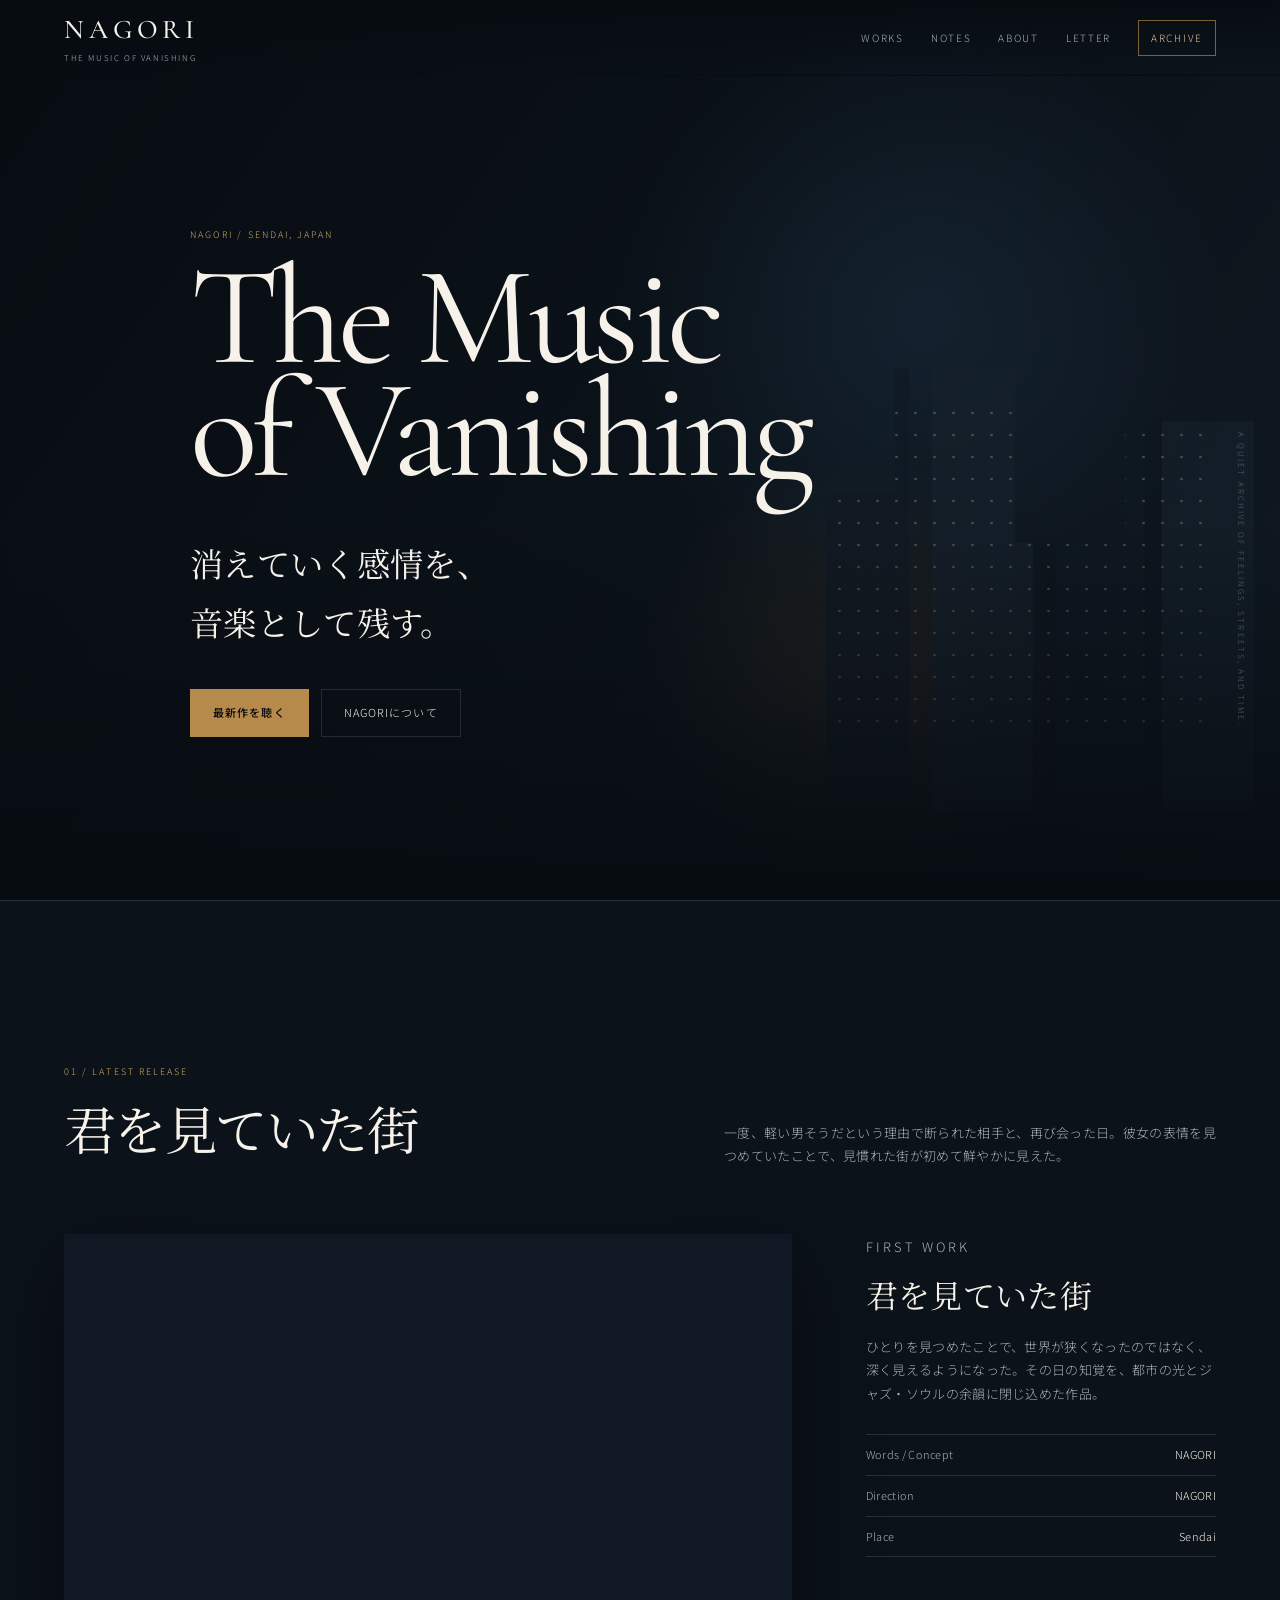
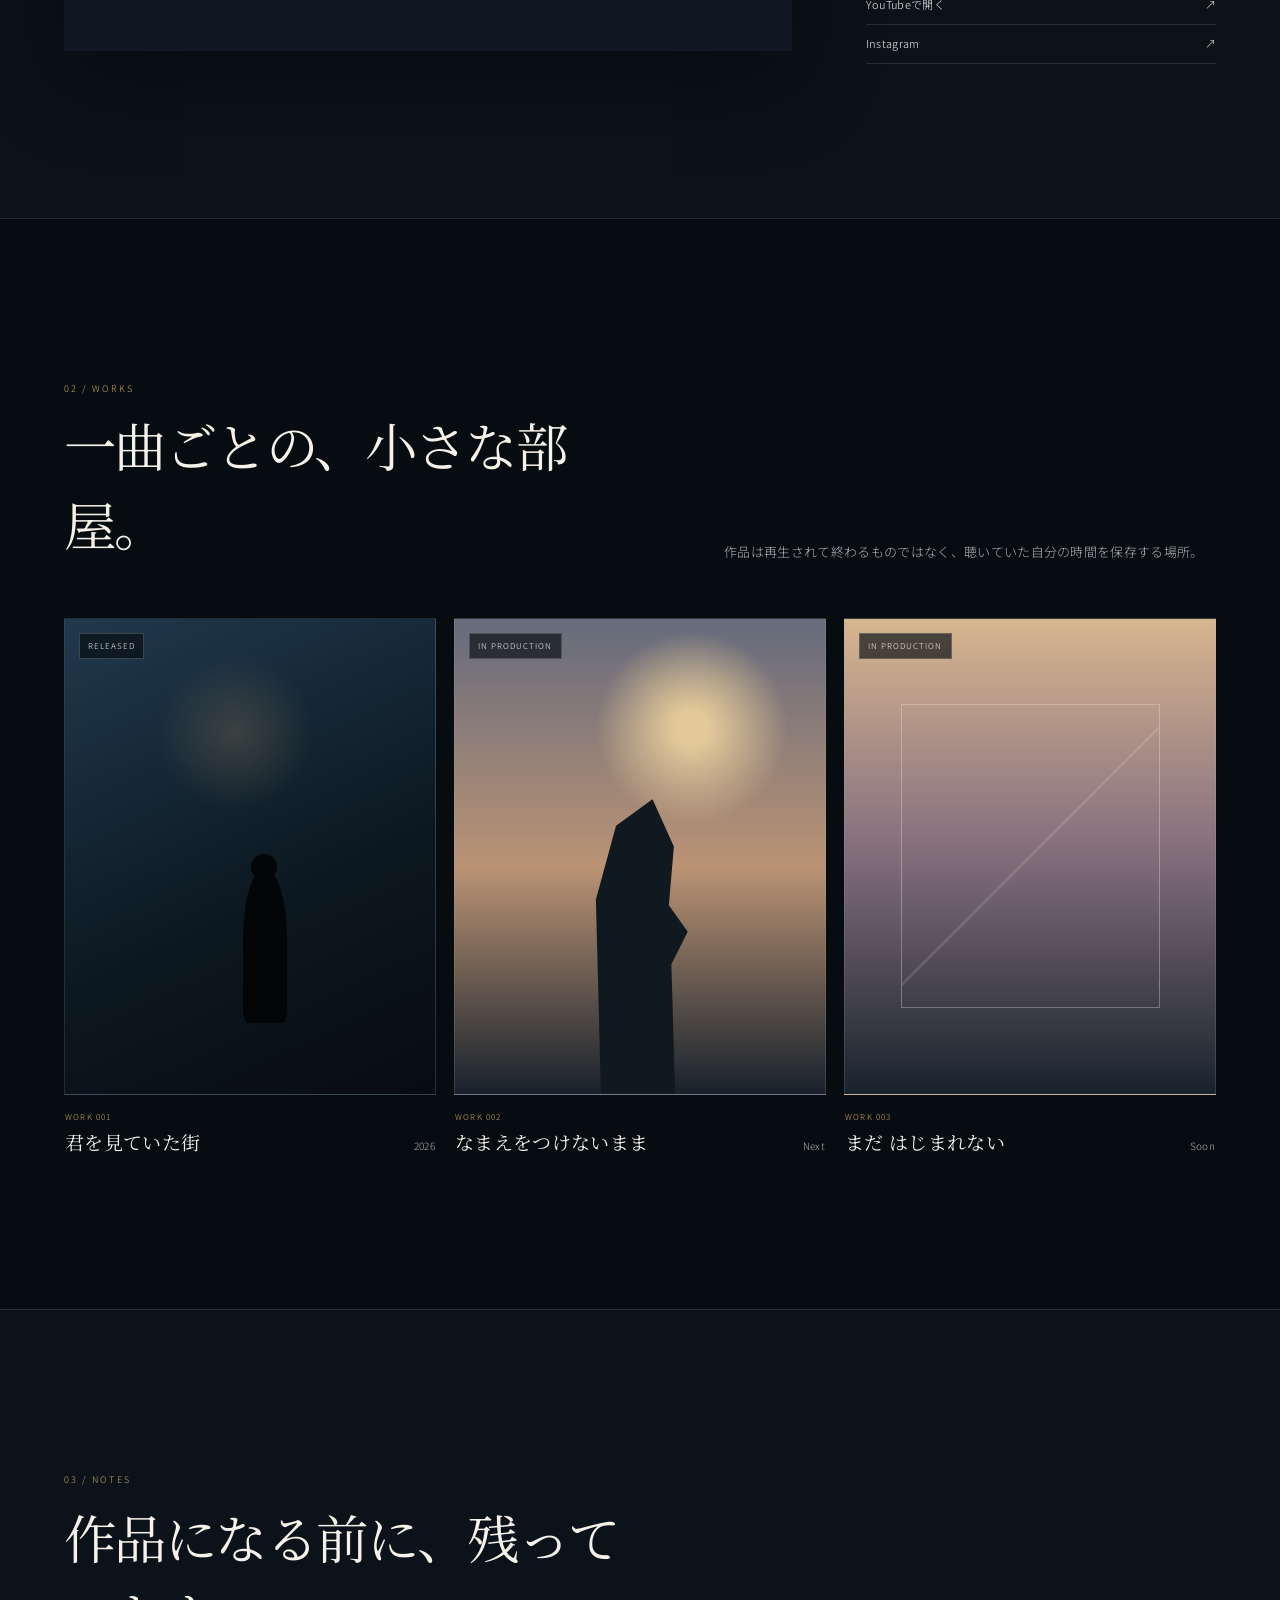
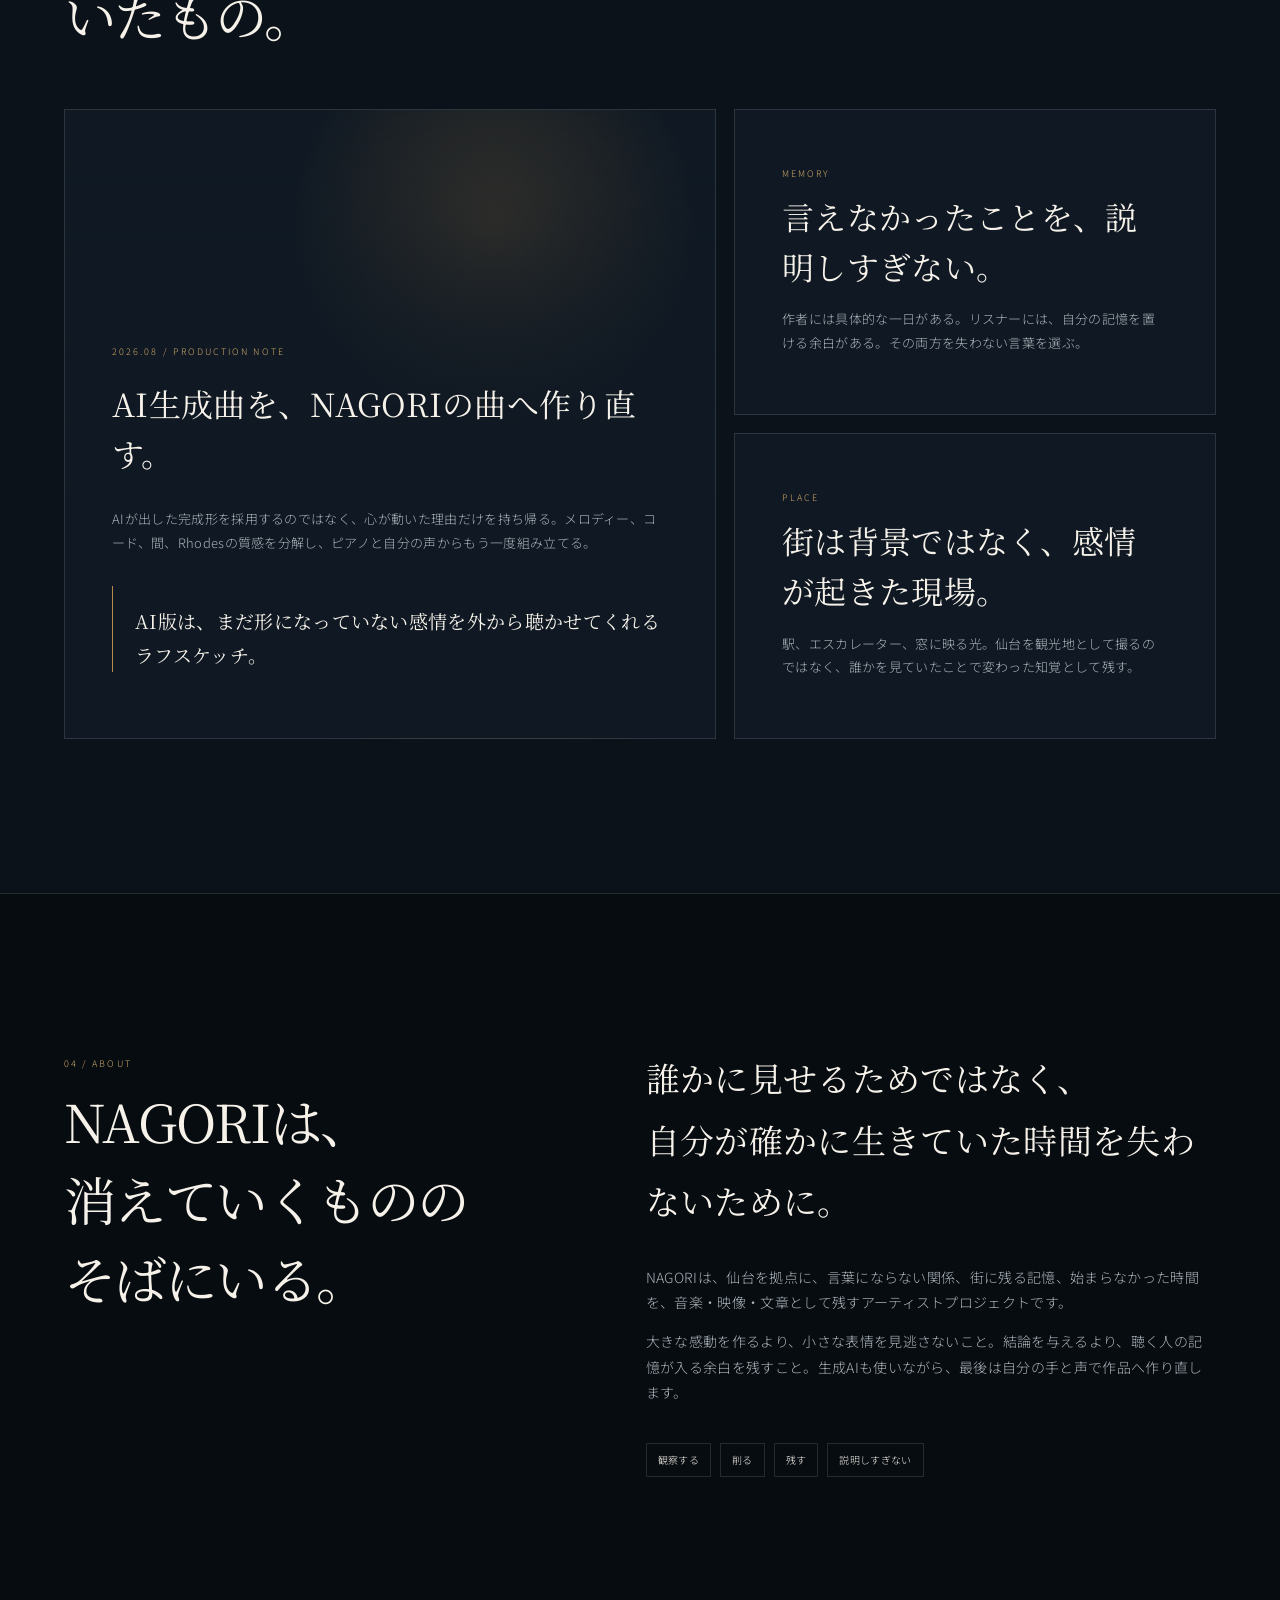
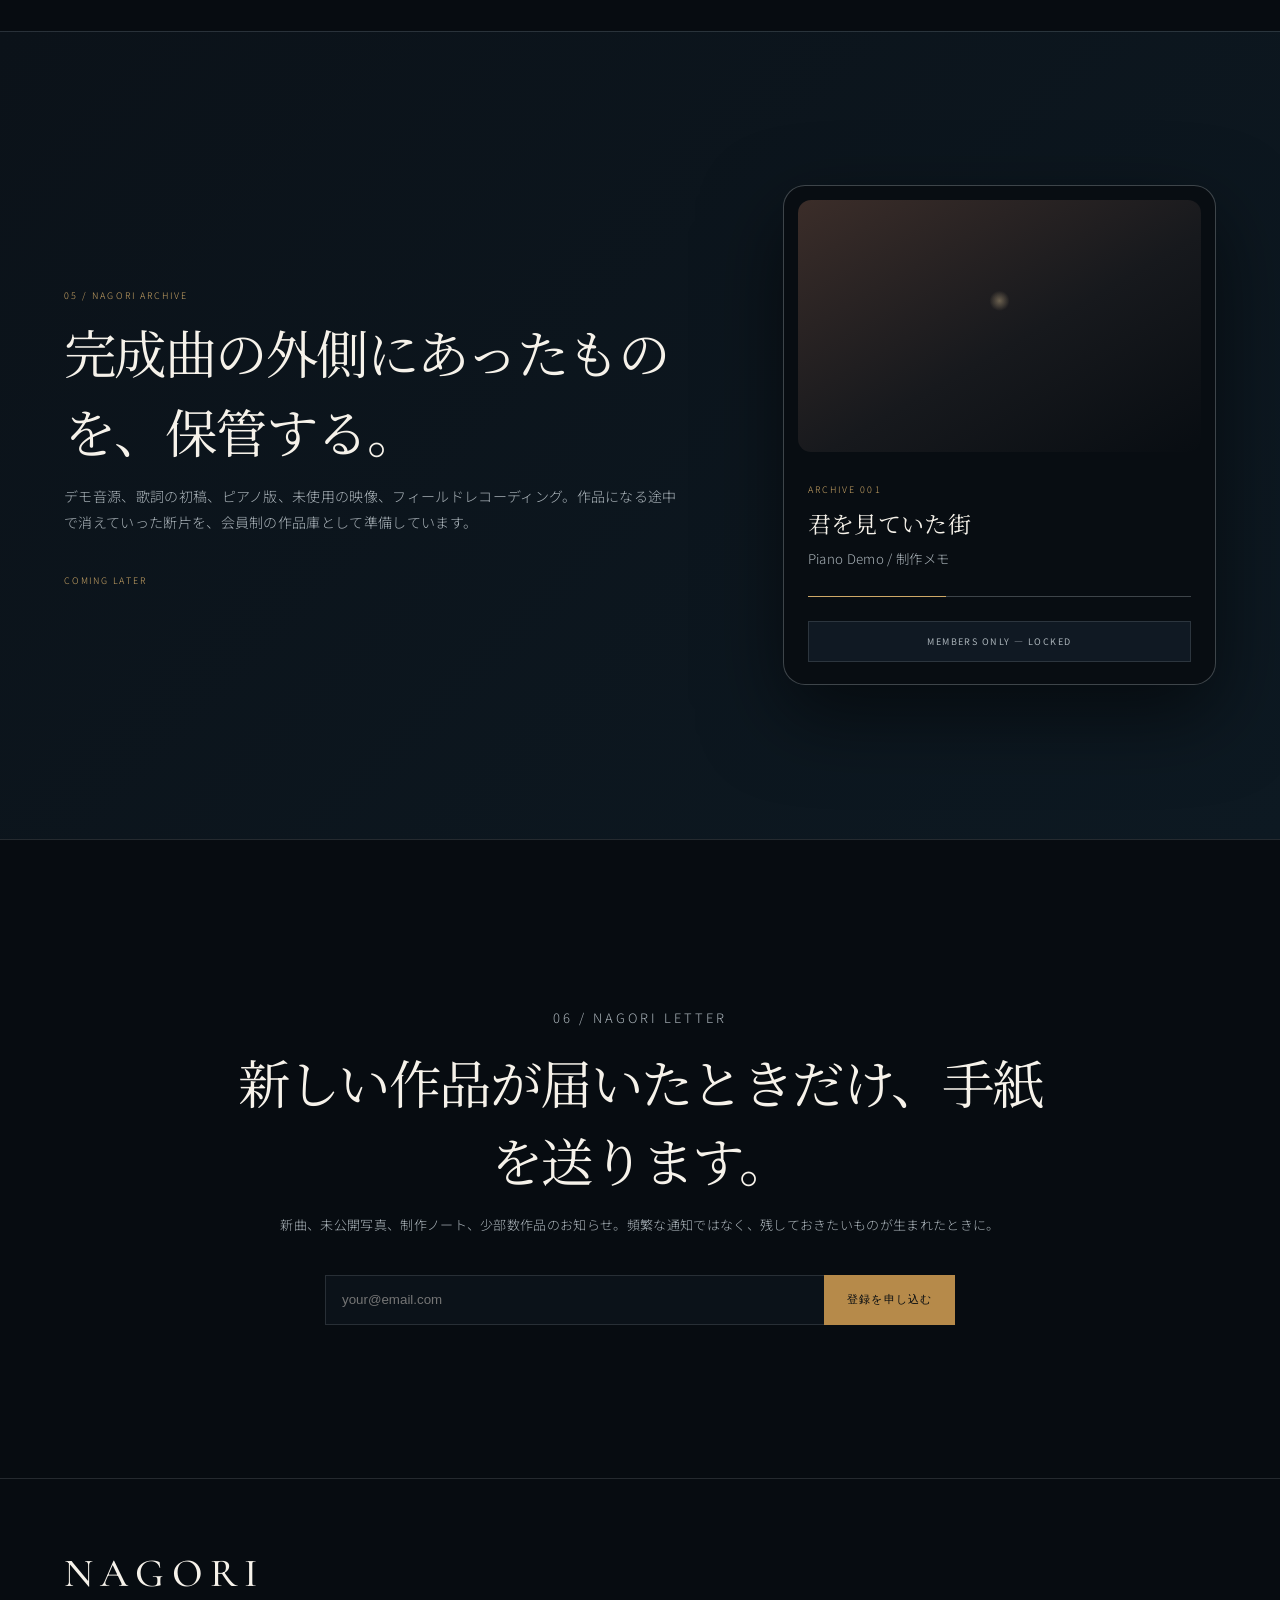
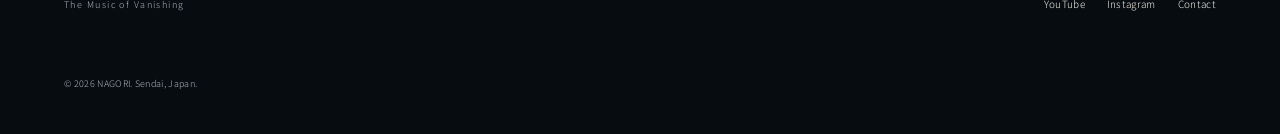
==== nagori/index.html @ 640d97ac "Deploy NAGORI official site v1" ====
<!doctype html>
<html lang="ja">
<head>
<meta charset="utf-8">
<meta name="viewport" content="width=device-width,initial-scale=1">
<meta name="theme-color" content="#070c11">
<title>NAGORI — The Music of Vanishing</title>
<meta name="description" content="NAGORIは、消えていく感情を音楽として残すアーティスト。仙台の街、言葉にならない関係、過ぎていく時間を、音と言葉と映像で記録します。">
<meta property="og:title" content="NAGORI — The Music of Vanishing">
<meta property="og:description" content="消えていく感情を、音楽として残す。">
<meta property="og:type" content="website">
<meta property="og:image" content="https://i.ytimg.com/vi/ZndQiqaESjo/maxresdefault.jpg">
<link rel="preconnect" href="https://fonts.googleapis.com">
<link rel="preconnect" href="https://fonts.gstatic.com" crossorigin>
<link href="https://fonts.googleapis.com/css2?family=Cormorant+Garamond:wght@400;500&family=Noto+Sans+JP:wght@300;400;500&family=Noto+Serif+JP:wght@400;500&display=swap" rel="stylesheet">
<style>
:root{--bg:#070c11;--bg2:#0b1219;--panel:#101923;--panel2:#16212c;--paper:#f6f2ea;--soft:#eee9df;--muted:#aab3b9;--gold:#b68a4a;--gold2:#cea867;--line:rgba(170,179,185,.18);--serif:"Noto Serif JP",serif;--display:"Cormorant Garamond",serif;--sans:"Noto Sans JP",sans-serif;--max:1200px;--pad:clamp(22px,5vw,72px)}*{box-sizing:border-box}html{scroll-behavior:smooth;background:var(--bg)}body{margin:0;background:var(--bg);color:var(--paper);font-family:var(--sans);font-weight:300;line-height:1.8;letter-spacing:.02em}body:before{content:"";position:fixed;inset:0;z-index:20;pointer-events:none;opacity:.12;background-image:url("data:image/svg+xml,%3Csvg xmlns='http://www.w3.org/2000/svg' width='140' height='140'%3E%3Cfilter id='n'%3E%3CfeTurbulence baseFrequency='.8' numOctaves='3'/%3E%3C/filter%3E%3Crect width='100%25' height='100%25' filter='url(%23n)' opacity='.24'/%3E%3C/svg%3E");mix-blend-mode:soft-light}a{color:inherit;text-decoration:none}.header{position:fixed;top:0;left:0;right:0;height:76px;padding:0 var(--pad);display:flex;justify-content:space-between;align-items:center;z-index:30;background:linear-gradient(#070c11e8,transparent);border-bottom:1px solid transparent}.brand{display:flex;flex-direction:column;line-height:1}.brand b{font:500 27px var(--display);letter-spacing:.18em}.brand small{margin-top:8px;color:var(--muted);font-size:8px;letter-spacing:.2em;text-transform:uppercase}.nav{display:flex;align-items:center;gap:27px;color:var(--muted);font-size:10px;letter-spacing:.17em;text-transform:uppercase}.nav a:hover{color:var(--paper)}.nav .archive-link{padding:8px 12px;border:1px solid #b68a4aaa;color:#e3c999}.hero{min-height:100svh;padding:145px var(--pad) 90px;display:grid;place-items:center;position:relative;overflow:hidden;background:radial-gradient(circle at 72% 35%,#20394e66,transparent 28%),radial-gradient(circle at 67% 75%,#b68a4a22,transparent 20%),linear-gradient(125deg,#070c11,#0b1219 55%,#101923)}.hero:after{content:"";position:absolute;inset:0;background:linear-gradient(0deg,#070c11,transparent 42%)}.city{position:absolute;right:2%;bottom:10%;width:36%;height:54%;opacity:.72;background:linear-gradient(90deg,transparent 0 7%,#101923 7% 25%,transparent 25% 30%,#16212c 30% 52%,transparent 52% 57%,#101923 57% 76%,transparent 76% 80%,#16212c 80%);clip-path:polygon(0 100%,0 35%,22% 35%,22% 9%,48% 9%,48% 45%,72% 45%,72% 20%,100% 20%,100% 100%)}.city:after{content:"";position:absolute;inset:16% 8%;background-image:radial-gradient(circle,#cea867 0 1px,transparent 1.6px);background-size:19px 22px;opacity:.45}.hero-in{width:min(900px,100%);position:relative;z-index:2}.kicker,.num,.label{color:var(--gold2);font-size:9px;letter-spacing:.23em;text-transform:uppercase}.hero h1{margin:18px 0 0;font:400 clamp(72px,11vw,150px)/.8 var(--display);letter-spacing:-.04em}.hero .ja{margin:48px 0 0;font:400 clamp(22px,2.6vw,34px)/1.75 var(--serif)}.actions{display:flex;gap:12px;margin-top:38px}.btn{min-height:48px;padding:12px 22px;display:inline-flex;align-items:center;justify-content:center;border:1px solid var(--line);font-size:11px;letter-spacing:.1em;transition:.2s}.btn:hover{transform:translateY(-2px);border-color:var(--gold2)}.btn.primary{background:var(--gold);border-color:var(--gold);color:var(--bg);font-weight:500}.sideword{position:absolute;right:24px;top:48%;z-index:3;writing-mode:vertical-rl;color:#eee9df55;font-size:8px;letter-spacing:.26em}.section{padding:clamp(90px,12vw,155px) var(--pad);border-top:1px solid var(--line)}.inner{max-width:var(--max);margin:auto}.head{display:grid;grid-template-columns:1.2fr 1fr;gap:70px;align-items:end;margin-bottom:54px}.head h2,.about h2,.archive h2,.letter h2{margin:8px 0 0;font:400 clamp(31px,4.1vw,54px)/1.5 var(--serif);letter-spacing:-.03em}.head>p{margin:0;color:var(--muted);font-size:13px}.latest{background:var(--bg2)}.release{display:grid;grid-template-columns:1.35fr .65fr;gap:clamp(30px,6vw,74px);align-items:center}.video{aspect-ratio:16/9;background:var(--panel);box-shadow:0 26px 80px #0006}.video iframe{width:100%;height:100%;border:0}.release-info h3{margin:4px 0 18px;font:400 32px var(--serif)}.release-info p{color:var(--muted);font-size:13px}.facts{margin:29px 0;border-top:1px solid var(--line)}.fact{padding:10px 0;border-bottom:1px solid var(--line);display:flex;justify-content:space-between;font-size:11px}.fact span:first-child{color:var(--muted)}.links a{padding:9px 0;display:flex;justify-content:space-between;border-bottom:1px solid var(--line);font-size:11px}.works{display:grid;grid-template-columns:repeat(3,1fr);gap:18px}.work-visual{position:relative;aspect-ratio:.78;overflow:hidden;border:1px solid var(--line);transition:.35s}.work:hover .work-visual{transform:translateY(-6px);border-color:#b68a4aaa}.work-status{position:absolute;top:14px;left:14px;z-index:2;padding:5px 8px;border:1px solid #eee9df33;background:#070c11aa;font-size:8px;letter-spacing:.13em;text-transform:uppercase}.visual1{background:radial-gradient(circle at 46% 24%,#cea86733,transparent 19%),linear-gradient(155deg,#20394e,#0c1821 58%,#070c11)}.visual1:before{content:"";position:absolute;left:48%;bottom:15%;width:12%;height:32%;border-radius:45% 45% 10% 10%;background:#030506}.visual1:after{content:"";position:absolute;left:50.2%;bottom:45%;width:7%;aspect-ratio:1;border-radius:50%;background:#030506}.visual2{background:radial-gradient(circle at 64% 23%,#e3c999 0 4%,transparent 22%),linear-gradient(#656b7c,#bb9374 52%,#17212b)}.visual2:after{content:"";position:absolute;left:34%;bottom:0;width:34%;height:62%;background:#101820;clip-path:polygon(16% 100%,12% 34%,28% 9%,57% 0,74% 16%,70% 36%,85% 45%,72% 56%,75% 100%)}.visual3{background:linear-gradient(#d7b58f,#8b7480 45%,#18232d)}.visual3:after{content:"";position:absolute;inset:18% 15%;border:1px solid #eee9df55;background:linear-gradient(135deg,transparent 49.5%,#eee9df33 50%,transparent 50.5%)}.work-info{padding:15px 1px 0;display:flex;justify-content:space-between;align-items:end}.work-info p{margin:0 0 4px;color:var(--gold2);font-size:8px;letter-spacing:.15em}.work-info h3{margin:0;font:400 19px var(--serif)}.work-info>span{color:var(--muted);font-size:10px}.notes{background:var(--bg2)}.note-grid{display:grid;grid-template-columns:1.15fr .85fr;gap:18px}.note{padding:clamp(28px,4vw,47px);background:var(--panel);border:1px solid var(--line);min-height:280px}.note.big{grid-row:span 2;min-height:578px;display:flex;flex-direction:column;justify-content:flex-end;background:linear-gradient(180deg,#10192322,#101923 62%),radial-gradient(circle at 66% 18%,#b68a4a44,transparent 30%),#101923}.note h3{margin:10px 0 16px;font:400 clamp(22px,2.5vw,33px)/1.55 var(--serif)}.note>p:not(.num){color:var(--muted);font-size:13px}.quote{padding:18px 0 0 22px!important;border-left:1px solid var(--gold);color:var(--paper)!important;font:400 19px/1.8 var(--serif)!important}.about-grid{display:grid;grid-template-columns:.9fr 1.1fr;gap:clamp(45px,9vw,130px)}.about .lead{margin-top:0;font:400 clamp(22px,2.8vw,34px)/1.8 var(--serif)}.about-copy>p:not(.lead){color:var(--muted);font-size:14px}.chips{display:flex;flex-wrap:wrap;gap:9px;margin-top:38px}.chips span{padding:7px 11px;border:1px solid var(--line);font-size:10px}.archive{background:linear-gradient(135deg,#0b1219,#0d1922)}.archive-grid{display:grid;grid-template-columns:1fr .7fr;gap:clamp(40px,8vw,100px);align-items:center}.archive-copy>p:not(.num){color:var(--muted);font-size:14px}.coming{display:inline-block;margin-top:24px;color:var(--gold2);font-size:9px;letter-spacing:.2em}.player{padding:14px;border:1px solid #aab3b955;border-radius:22px;background:#080d12;box-shadow:0 30px 80px #0008}.cover{aspect-ratio:16/10;border-radius:13px;background:radial-gradient(circle at 50% 40%,#e3c99966,transparent 4%),linear-gradient(150deg,#3b2d29,#17191d 55%,#080d12)}.player-body{padding:21px 10px 8px}.player-body h3{margin:3px 0;font:400 23px var(--serif)}.player-body small{color:var(--muted)}.track{height:1px;margin:24px 0;background:linear-gradient(90deg,var(--gold2) 36%,#aab3b955 36%)}.locked{width:100%;height:41px;border:1px solid var(--line);background:var(--panel);color:var(--muted);font:400 9px var(--sans);letter-spacing:.16em}.letter{text-align:center}.letter .inner{max-width:850px}.letter p{color:var(--muted);font-size:13px}.letter-form{max-width:630px;margin:38px auto 0;display:flex}.letter-form input{flex:1;min-width:0;min-height:50px;padding:0 16px;border:1px solid var(--line);border-right:0;background:var(--bg2);color:var(--paper);outline:0}.letter-form input:focus{border-color:var(--gold2)}.footer{padding:70px var(--pad) 32px;border-top:1px solid var(--line)}.footer-in{max-width:var(--max);margin:auto;display:grid;grid-template-columns:1fr auto;gap:28px;align-items:end}.footer-brand b{font:500 40px var(--display);letter-spacing:.18em}.footer-brand small{display:block;color:var(--muted);font-size:9px;letter-spacing:.16em}.footer-links{display:flex;gap:22px;font-size:10px}.copyright{grid-column:1/-1;margin-top:35px;color:var(--muted);font-size:9px}@media(max-width:860px){.nav{display:none}.head,.release,.about-grid,.archive-grid{grid-template-columns:1fr;gap:30px}.works{grid-template-columns:1fr 1fr}.note-grid{grid-template-columns:1fr}.note.big{grid-row:auto;min-height:450px}.city{width:60%;opacity:.48}}@media(max-width:580px){.hero{min-height:820px;padding-top:120px}.hero h1{font-size:23vw}.hero .ja{margin-top:32px}.actions{flex-direction:column}.sideword{display:none}.section{padding-top:82px;padding-bottom:82px}.works{grid-template-columns:1fr;gap:42px}.work-visual{aspect-ratio:.92}.letter-form{flex-direction:column;gap:10px}.letter-form input{border-right:1px solid var(--line)}.footer-in{grid-template-columns:1fr}.footer-links{flex-wrap:wrap}.copyright{grid-column:auto}}
</style>
</head>
<body>
<header class="header"><a class="brand" href="#top"><b>NAGORI</b><small>The Music of Vanishing</small></a><nav class="nav"><a href="#works">Works</a><a href="#notes">Notes</a><a href="#about">About</a><a href="#letter">Letter</a><a class="archive-link" href="#archive">Archive</a></nav></header>
<main>
<section class="hero" id="top"><div class="city" aria-hidden="true"></div><div class="hero-in"><p class="kicker">NAGORI / SENDAI, JAPAN</p><h1>The Music<br>of Vanishing</h1><p class="ja">消えていく感情を、<br>音楽として残す。</p><div class="actions"><a class="btn primary" href="#latest">最新作を聴く</a><a class="btn" href="#about">NAGORIについて</a></div></div><p class="sideword">A QUIET ARCHIVE OF FEELINGS, STREETS, AND TIME.</p></section>
<section class="section latest" id="latest"><div class="inner"><div class="head"><div><p class="num">01 / Latest Release</p><h2>君を見ていた街</h2></div><p>一度、軽い男そうだという理由で断られた相手と、再び会った日。彼女の表情を見つめていたことで、見慣れた街が初めて鮮やかに見えた。</p></div><div class="release"><div class="video"><iframe src="https://www.youtube-nocookie.com/embed/ZndQiqaESjo?rel=0" title="NAGORI 君を見ていた街" loading="lazy" allow="accelerometer;autoplay;clipboard-write;encrypted-media;gyroscope;picture-in-picture;web-share" allowfullscreen></iframe></div><div class="release-info"><p class="label">FIRST WORK</p><h3>君を見ていた街</h3><p>ひとりを見つめたことで、世界が狭くなったのではなく、深く見えるようになった。その日の知覚を、都市の光とジャズ・ソウルの余韻に閉じ込めた作品。</p><div class="facts"><div class="fact"><span>Words / Concept</span><span>NAGORI</span></div><div class="fact"><span>Direction</span><span>NAGORI</span></div><div class="fact"><span>Place</span><span>Sendai</span></div></div><div class="links"><a href="https://youtu.be/ZndQiqaESjo" target="_blank" rel="noreferrer">YouTubeで開く <span>↗</span></a><a href="https://www.instagram.com/nagori.022/" target="_blank" rel="noreferrer">Instagram <span>↗</span></a></div></div></div></div></section>
<section class="section" id="works"><div class="inner"><div class="head"><div><p class="num">02 / Works</p><h2>一曲ごとの、小さな部屋。</h2></div><p>作品は再生されて終わるものではなく、聴いていた自分の時間を保存する場所。</p></div><div class="works"><article class="work"><a href="#latest"><div class="work-visual visual1"><span class="work-status">Released</span></div><div class="work-info"><div><p>WORK 001</p><h3>君を見ていた街</h3></div><span>2026</span></div></a></article><article class="work"><div class="work-visual visual2"><span class="work-status">In Production</span></div><div class="work-info"><div><p>WORK 002</p><h3>なまえをつけないまま</h3></div><span>Next</span></div></article><article class="work"><div class="work-visual visual3"><span class="work-status">In Production</span></div><div class="work-info"><div><p>WORK 003</p><h3>まだ はじまれない</h3></div><span>Soon</span></div></article></div></div></section>
<section class="section notes" id="notes"><div class="inner"><div class="head"><div><p class="num">03 / Notes</p><h2>作品になる前に、残っていたもの。</h2></div></div><div class="note-grid"><article class="note big"><p class="num">2026.08 / PRODUCTION NOTE</p><h3>AI生成曲を、NAGORIの曲へ作り直す。</h3><p>AIが出した完成形を採用するのではなく、心が動いた理由だけを持ち帰る。メロディー、コード、間、Rhodesの質感を分解し、ピアノと自分の声からもう一度組み立てる。</p><p class="quote">AI版は、まだ形になっていない感情を外から聴かせてくれるラフスケッチ。</p></article><article class="note"><p class="num">MEMORY</p><h3>言えなかったことを、説明しすぎない。</h3><p>作者には具体的な一日がある。リスナーには、自分の記憶を置ける余白がある。その両方を失わない言葉を選ぶ。</p></article><article class="note"><p class="num">PLACE</p><h3>街は背景ではなく、感情が起きた現場。</h3><p>駅、エスカレーター、窓に映る光。仙台を観光地として撮るのではなく、誰かを見ていたことで変わった知覚として残す。</p></article></div></div></section>
<section class="section about" id="about"><div class="inner about-grid"><div><p class="num">04 / About</p><h2>NAGORIは、<br>消えていくものの<br>そばにいる。</h2></div><div class="about-copy"><p class="lead">誰かに見せるためではなく、<br>自分が確かに生きていた時間を失わないために。</p><p>NAGORIは、仙台を拠点に、言葉にならない関係、街に残る記憶、始まらなかった時間を、音楽・映像・文章として残すアーティストプロジェクトです。</p><p>大きな感動を作るより、小さな表情を見逃さないこと。結論を与えるより、聴く人の記憶が入る余白を残すこと。生成AIも使いながら、最後は自分の手と声で作品へ作り直します。</p><div class="chips"><span>観察する</span><span>削る</span><span>残す</span><span>説明しすぎない</span></div></div></div></section>
<section class="section archive" id="archive"><div class="inner archive-grid"><div class="archive-copy"><p class="num">05 / NAGORI Archive</p><h2>完成曲の外側にあったものを、保管する。</h2><p>デモ音源、歌詞の初稿、ピアノ版、未使用の映像、フィールドレコーディング。作品になる途中で消えていった断片を、会員制の作品庫として準備しています。</p><span class="coming">COMING LATER</span></div><div class="player"><div class="cover"></div><div class="player-body"><p class="num">ARCHIVE 001</p><h3>君を見ていた街</h3><small>Piano Demo / 制作メモ</small><div class="track"></div><button class="locked" disabled>MEMBERS ONLY — LOCKED</button></div></div></div></section>
<section class="section letter" id="letter"><div class="inner"><p class="num">06 / NAGORI Letter</p><h2>新しい作品が届いたときだけ、手紙を送ります。</h2><p>新曲、未公開写真、制作ノート、少部数作品のお知らせ。頻繁な通知ではなく、残しておきたいものが生まれたときに。</p><form class="letter-form" onsubmit="event.preventDefault();var e=this.email.value;location.href='mailto:naoya.sakamoto@sakamoto-growth-partners.com?subject='+encodeURIComponent('NAGORI LETTER 登録希望')+'&body='+encodeURIComponent('メールアドレス：'+e)"><input type="email" name="email" aria-label="メールアドレス" placeholder="your@email.com" required><button class="btn primary" type="submit">登録を申し込む</button></form></div></section>
</main>
<footer class="footer"><div class="footer-in"><div class="footer-brand"><b>NAGORI</b><small>The Music of Vanishing</small></div><div class="footer-links"><a href="https://youtu.be/ZndQiqaESjo" target="_blank" rel="noreferrer">YouTube</a><a href="https://www.instagram.com/nagori.022/" target="_blank" rel="noreferrer">Instagram</a><a href="mailto:naoya.sakamoto@sakamoto-growth-partners.com">Contact</a></div><p class="copyright">© 2026 NAGORI. Sendai, Japan.</p></div></footer>
</body>
</html>
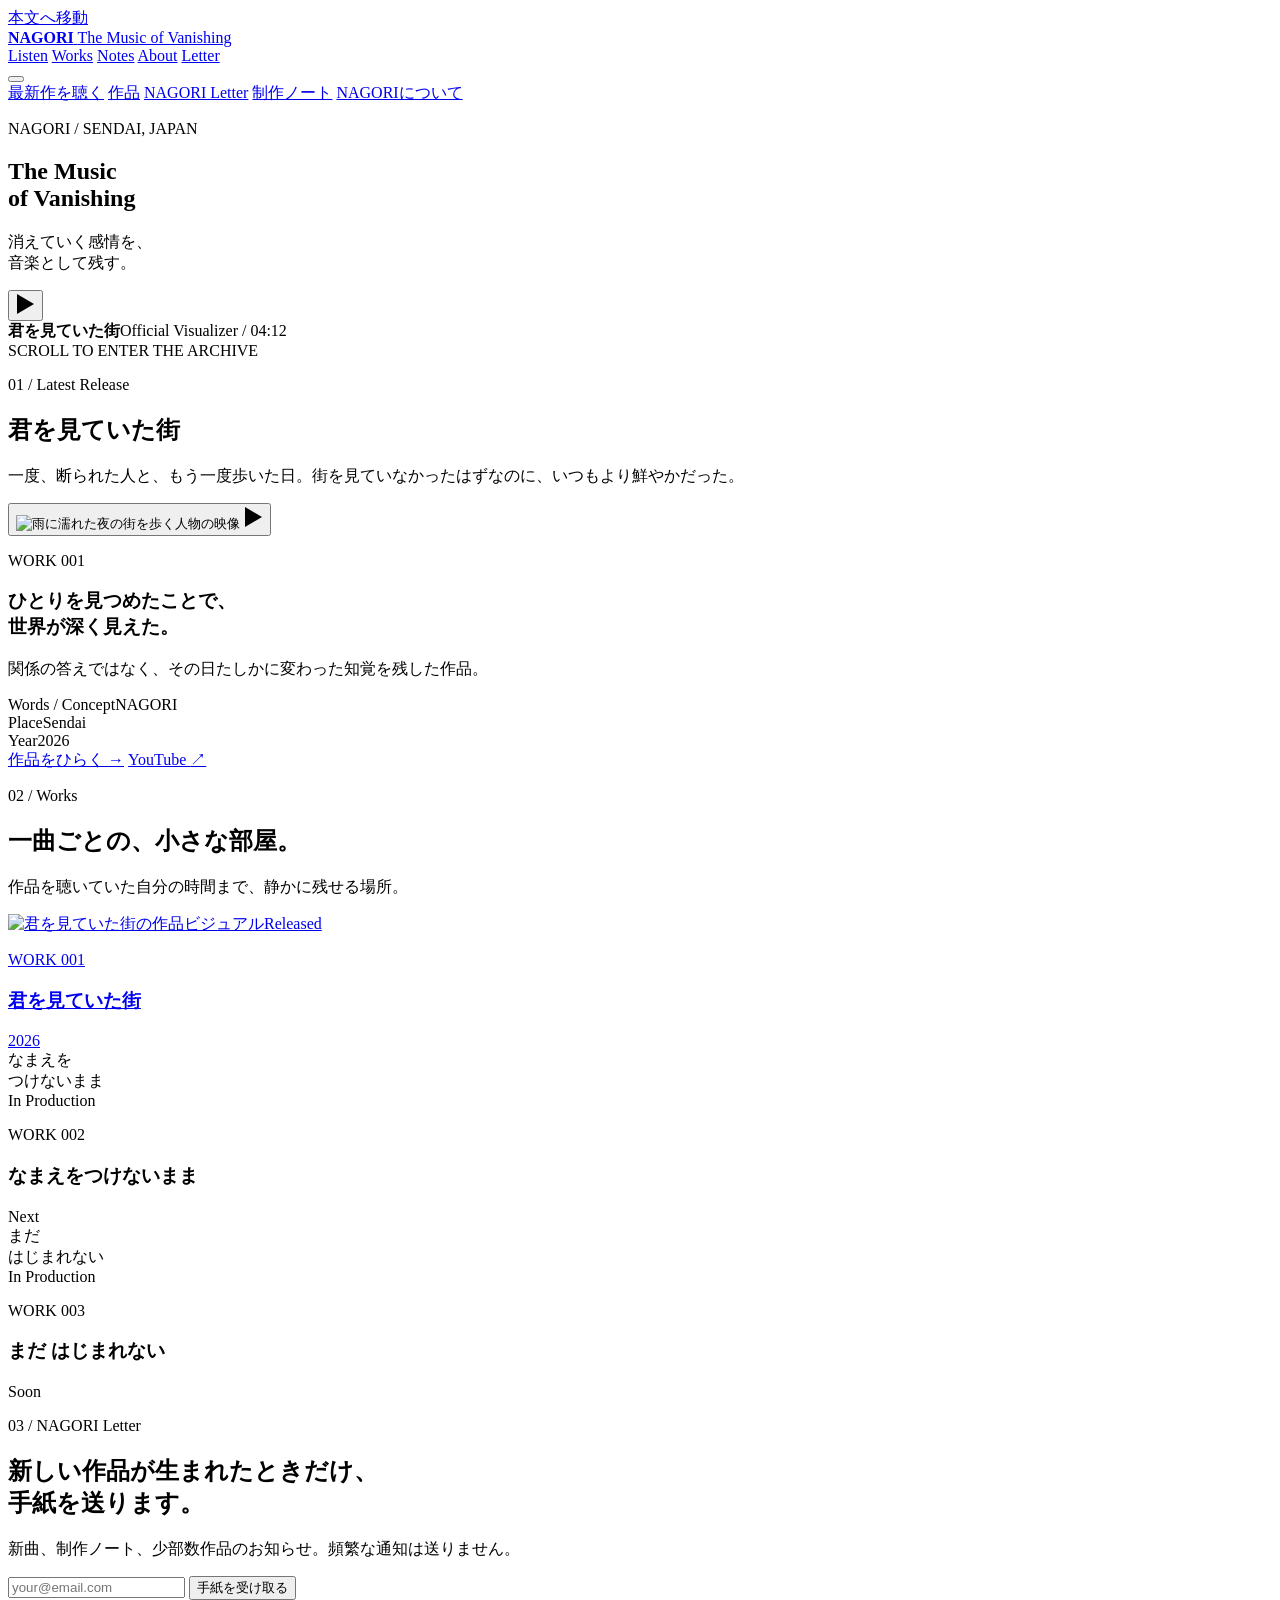
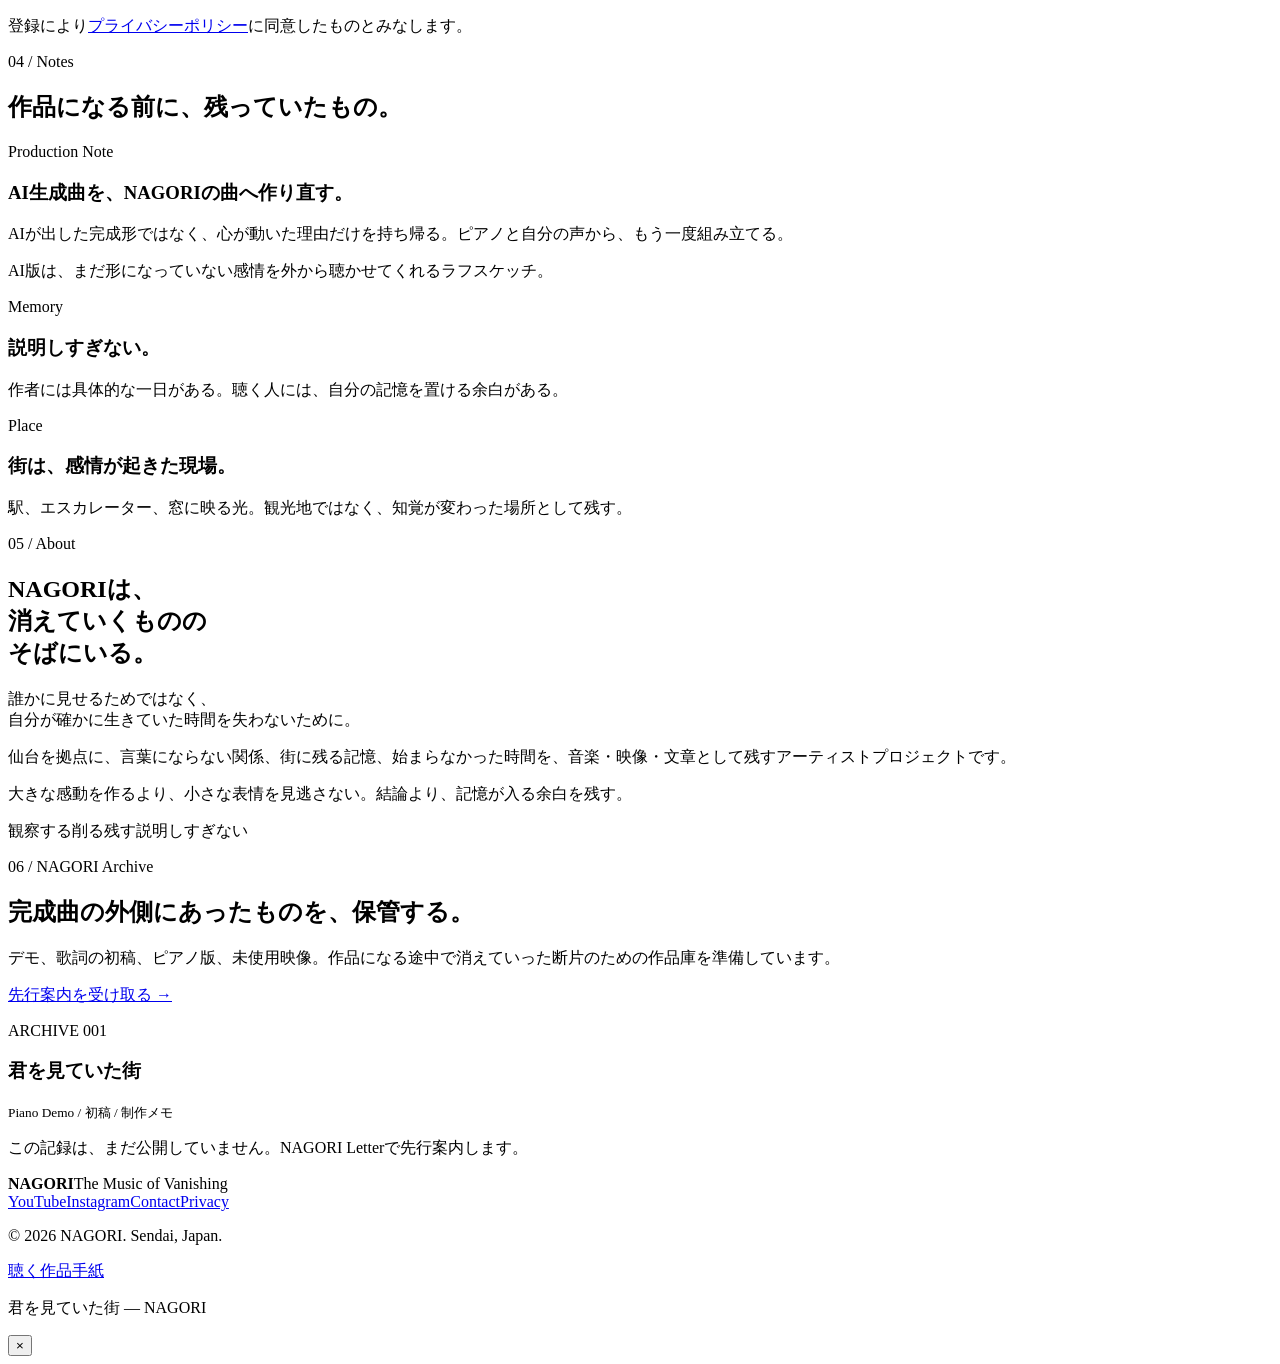
==== commit 8e7bd978: "Redesign NAGORI official site v2" ====
--- a/nagori/index.html
+++ b/nagori/index.html
@@ -1,33 +1,229 @@
 <!doctype html>
 <html lang="ja">
 <head>
-<meta charset="utf-8">
-<meta name="viewport" content="width=device-width,initial-scale=1">
-<meta name="theme-color" content="#070c11">
-<title>NAGORI — The Music of Vanishing</title>
-<meta name="description" content="NAGORIは、消えていく感情を音楽として残すアーティスト。仙台の街、言葉にならない関係、過ぎていく時間を、音と言葉と映像で記録します。">
-<meta property="og:title" content="NAGORI — The Music of Vanishing">
-<meta property="og:description" content="消えていく感情を、音楽として残す。">
-<meta property="og:type" content="website">
-<meta property="og:image" content="https://i.ytimg.com/vi/ZndQiqaESjo/maxresdefault.jpg">
-<link rel="preconnect" href="https://fonts.googleapis.com">
-<link rel="preconnect" href="https://fonts.gstatic.com" crossorigin>
-<link href="https://fonts.googleapis.com/css2?family=Cormorant+Garamond:wght@400;500&family=Noto+Sans+JP:wght@300;400;500&family=Noto+Serif+JP:wght@400;500&display=swap" rel="stylesheet">
-<style>
-:root{--bg:#070c11;--bg2:#0b1219;--panel:#101923;--panel2:#16212c;--paper:#f6f2ea;--soft:#eee9df;--muted:#aab3b9;--gold:#b68a4a;--gold2:#cea867;--line:rgba(170,179,185,.18);--serif:"Noto Serif JP",serif;--display:"Cormorant Garamond",serif;--sans:"Noto Sans JP",sans-serif;--max:1200px;--pad:clamp(22px,5vw,72px)}*{box-sizing:border-box}html{scroll-behavior:smooth;background:var(--bg)}body{margin:0;background:var(--bg);color:var(--paper);font-family:var(--sans);font-weight:300;line-height:1.8;letter-spacing:.02em}body:before{content:"";position:fixed;inset:0;z-index:20;pointer-events:none;opacity:.12;background-image:url("data:image/svg+xml,%3Csvg xmlns='http://www.w3.org/2000/svg' width='140' height='140'%3E%3Cfilter id='n'%3E%3CfeTurbulence baseFrequency='.8' numOctaves='3'/%3E%3C/filter%3E%3Crect width='100%25' height='100%25' filter='url(%23n)' opacity='.24'/%3E%3C/svg%3E");mix-blend-mode:soft-light}a{color:inherit;text-decoration:none}.header{position:fixed;top:0;left:0;right:0;height:76px;padding:0 var(--pad);display:flex;justify-content:space-between;align-items:center;z-index:30;background:linear-gradient(#070c11e8,transparent);border-bottom:1px solid transparent}.brand{display:flex;flex-direction:column;line-height:1}.brand b{font:500 27px var(--display);letter-spacing:.18em}.brand small{margin-top:8px;color:var(--muted);font-size:8px;letter-spacing:.2em;text-transform:uppercase}.nav{display:flex;align-items:center;gap:27px;color:var(--muted);font-size:10px;letter-spacing:.17em;text-transform:uppercase}.nav a:hover{color:var(--paper)}.nav .archive-link{padding:8px 12px;border:1px solid #b68a4aaa;color:#e3c999}.hero{min-height:100svh;padding:145px var(--pad) 90px;display:grid;place-items:center;position:relative;overflow:hidden;background:radial-gradient(circle at 72% 35%,#20394e66,transparent 28%),radial-gradient(circle at 67% 75%,#b68a4a22,transparent 20%),linear-gradient(125deg,#070c11,#0b1219 55%,#101923)}.hero:after{content:"";position:absolute;inset:0;background:linear-gradient(0deg,#070c11,transparent 42%)}.city{position:absolute;right:2%;bottom:10%;width:36%;height:54%;opacity:.72;background:linear-gradient(90deg,transparent 0 7%,#101923 7% 25%,transparent 25% 30%,#16212c 30% 52%,transparent 52% 57%,#101923 57% 76%,transparent 76% 80%,#16212c 80%);clip-path:polygon(0 100%,0 35%,22% 35%,22% 9%,48% 9%,48% 45%,72% 45%,72% 20%,100% 20%,100% 100%)}.city:after{content:"";position:absolute;inset:16% 8%;background-image:radial-gradient(circle,#cea867 0 1px,transparent 1.6px);background-size:19px 22px;opacity:.45}.hero-in{width:min(900px,100%);position:relative;z-index:2}.kicker,.num,.label{color:var(--gold2);font-size:9px;letter-spacing:.23em;text-transform:uppercase}.hero h1{margin:18px 0 0;font:400 clamp(72px,11vw,150px)/.8 var(--display);letter-spacing:-.04em}.hero .ja{margin:48px 0 0;font:400 clamp(22px,2.6vw,34px)/1.75 var(--serif)}.actions{display:flex;gap:12px;margin-top:38px}.btn{min-height:48px;padding:12px 22px;display:inline-flex;align-items:center;justify-content:center;border:1px solid var(--line);font-size:11px;letter-spacing:.1em;transition:.2s}.btn:hover{transform:translateY(-2px);border-color:var(--gold2)}.btn.primary{background:var(--gold);border-color:var(--gold);color:var(--bg);font-weight:500}.sideword{position:absolute;right:24px;top:48%;z-index:3;writing-mode:vertical-rl;color:#eee9df55;font-size:8px;letter-spacing:.26em}.section{padding:clamp(90px,12vw,155px) var(--pad);border-top:1px solid var(--line)}.inner{max-width:var(--max);margin:auto}.head{display:grid;grid-template-columns:1.2fr 1fr;gap:70px;align-items:end;margin-bottom:54px}.head h2,.about h2,.archive h2,.letter h2{margin:8px 0 0;font:400 clamp(31px,4.1vw,54px)/1.5 var(--serif);letter-spacing:-.03em}.head>p{margin:0;color:var(--muted);font-size:13px}.latest{background:var(--bg2)}.release{display:grid;grid-template-columns:1.35fr .65fr;gap:clamp(30px,6vw,74px);align-items:center}.video{aspect-ratio:16/9;background:var(--panel);box-shadow:0 26px 80px #0006}.video iframe{width:100%;height:100%;border:0}.release-info h3{margin:4px 0 18px;font:400 32px var(--serif)}.release-info p{color:var(--muted);font-size:13px}.facts{margin:29px 0;border-top:1px solid var(--line)}.fact{padding:10px 0;border-bottom:1px solid var(--line);display:flex;justify-content:space-between;font-size:11px}.fact span:first-child{color:var(--muted)}.links a{padding:9px 0;display:flex;justify-content:space-between;border-bottom:1px solid var(--line);font-size:11px}.works{display:grid;grid-template-columns:repeat(3,1fr);gap:18px}.work-visual{position:relative;aspect-ratio:.78;overflow:hidden;border:1px solid var(--line);transition:.35s}.work:hover .work-visual{transform:translateY(-6px);border-color:#b68a4aaa}.work-status{position:absolute;top:14px;left:14px;z-index:2;padding:5px 8px;border:1px solid #eee9df33;background:#070c11aa;font-size:8px;letter-spacing:.13em;text-transform:uppercase}.visual1{background:radial-gradient(circle at 46% 24%,#cea86733,transparent 19%),linear-gradient(155deg,#20394e,#0c1821 58%,#070c11)}.visual1:before{content:"";position:absolute;left:48%;bottom:15%;width:12%;height:32%;border-radius:45% 45% 10% 10%;background:#030506}.visual1:after{content:"";position:absolute;left:50.2%;bottom:45%;width:7%;aspect-ratio:1;border-radius:50%;background:#030506}.visual2{background:radial-gradient(circle at 64% 23%,#e3c999 0 4%,transparent 22%),linear-gradient(#656b7c,#bb9374 52%,#17212b)}.visual2:after{content:"";position:absolute;left:34%;bottom:0;width:34%;height:62%;background:#101820;clip-path:polygon(16% 100%,12% 34%,28% 9%,57% 0,74% 16%,70% 36%,85% 45%,72% 56%,75% 100%)}.visual3{background:linear-gradient(#d7b58f,#8b7480 45%,#18232d)}.visual3:after{content:"";position:absolute;inset:18% 15%;border:1px solid #eee9df55;background:linear-gradient(135deg,transparent 49.5%,#eee9df33 50%,transparent 50.5%)}.work-info{padding:15px 1px 0;display:flex;justify-content:space-between;align-items:end}.work-info p{margin:0 0 4px;color:var(--gold2);font-size:8px;letter-spacing:.15em}.work-info h3{margin:0;font:400 19px var(--serif)}.work-info>span{color:var(--muted);font-size:10px}.notes{background:var(--bg2)}.note-grid{display:grid;grid-template-columns:1.15fr .85fr;gap:18px}.note{padding:clamp(28px,4vw,47px);background:var(--panel);border:1px solid var(--line);min-height:280px}.note.big{grid-row:span 2;min-height:578px;display:flex;flex-direction:column;justify-content:flex-end;background:linear-gradient(180deg,#10192322,#101923 62%),radial-gradient(circle at 66% 18%,#b68a4a44,transparent 30%),#101923}.note h3{margin:10px 0 16px;font:400 clamp(22px,2.5vw,33px)/1.55 var(--serif)}.note>p:not(.num){color:var(--muted);font-size:13px}.quote{padding:18px 0 0 22px!important;border-left:1px solid var(--gold);color:var(--paper)!important;font:400 19px/1.8 var(--serif)!important}.about-grid{display:grid;grid-template-columns:.9fr 1.1fr;gap:clamp(45px,9vw,130px)}.about .lead{margin-top:0;font:400 clamp(22px,2.8vw,34px)/1.8 var(--serif)}.about-copy>p:not(.lead){color:var(--muted);font-size:14px}.chips{display:flex;flex-wrap:wrap;gap:9px;margin-top:38px}.chips span{padding:7px 11px;border:1px solid var(--line);font-size:10px}.archive{background:linear-gradient(135deg,#0b1219,#0d1922)}.archive-grid{display:grid;grid-template-columns:1fr .7fr;gap:clamp(40px,8vw,100px);align-items:center}.archive-copy>p:not(.num){color:var(--muted);font-size:14px}.coming{display:inline-block;margin-top:24px;color:var(--gold2);font-size:9px;letter-spacing:.2em}.player{padding:14px;border:1px solid #aab3b955;border-radius:22px;background:#080d12;box-shadow:0 30px 80px #0008}.cover{aspect-ratio:16/10;border-radius:13px;background:radial-gradient(circle at 50% 40%,#e3c99966,transparent 4%),linear-gradient(150deg,#3b2d29,#17191d 55%,#080d12)}.player-body{padding:21px 10px 8px}.player-body h3{margin:3px 0;font:400 23px var(--serif)}.player-body small{color:var(--muted)}.track{height:1px;margin:24px 0;background:linear-gradient(90deg,var(--gold2) 36%,#aab3b955 36%)}.locked{width:100%;height:41px;border:1px solid var(--line);background:var(--panel);color:var(--muted);font:400 9px var(--sans);letter-spacing:.16em}.letter{text-align:center}.letter .inner{max-width:850px}.letter p{color:var(--muted);font-size:13px}.letter-form{max-width:630px;margin:38px auto 0;display:flex}.letter-form input{flex:1;min-width:0;min-height:50px;padding:0 16px;border:1px solid var(--line);border-right:0;background:var(--bg2);color:var(--paper);outline:0}.letter-form input:focus{border-color:var(--gold2)}.footer{padding:70px var(--pad) 32px;border-top:1px solid var(--line)}.footer-in{max-width:var(--max);margin:auto;display:grid;grid-template-columns:1fr auto;gap:28px;align-items:end}.footer-brand b{font:500 40px var(--display);letter-spacing:.18em}.footer-brand small{display:block;color:var(--muted);font-size:9px;letter-spacing:.16em}.footer-links{display:flex;gap:22px;font-size:10px}.copyright{grid-column:1/-1;margin-top:35px;color:var(--muted);font-size:9px}@media(max-width:860px){.nav{display:none}.head,.release,.about-grid,.archive-grid{grid-template-columns:1fr;gap:30px}.works{grid-template-columns:1fr 1fr}.note-grid{grid-template-columns:1fr}.note.big{grid-row:auto;min-height:450px}.city{width:60%;opacity:.48}}@media(max-width:580px){.hero{min-height:820px;padding-top:120px}.hero h1{font-size:23vw}.hero .ja{margin-top:32px}.actions{flex-direction:column}.sideword{display:none}.section{padding-top:82px;padding-bottom:82px}.works{grid-template-columns:1fr;gap:42px}.work-visual{aspect-ratio:.92}.letter-form{flex-direction:column;gap:10px}.letter-form input{border-right:1px solid var(--line)}.footer-in{grid-template-columns:1fr}.footer-links{flex-wrap:wrap}.copyright{grid-column:auto}}
-</style>
+  <meta charset="utf-8">
+  <meta name="viewport" content="width=device-width, initial-scale=1, viewport-fit=cover">
+  <meta name="theme-color" content="#070c11">
+  <title>NAGORI — The Music of Vanishing</title>
+  <meta name="description" content="NAGORIは、消えていく感情を音楽として残すアーティスト。仙台の街、言葉にならない関係、過ぎていく時間を、音と言葉と映像で記録します。">
+  <link rel="canonical" href="https://naoyasakamoto-sgp.github.io/sgp-lp/nagori/">
+  <link rel="icon" href="assets/icon.svg" type="image/svg+xml">
+  <link rel="apple-touch-icon" href="assets/icon.svg">
+  <link rel="manifest" href="assets/manifest.webmanifest">
+  <meta property="og:locale" content="ja_JP">
+  <meta property="og:type" content="website">
+  <meta property="og:title" content="NAGORI — The Music of Vanishing">
+  <meta property="og:description" content="消えていく感情を、音楽として残す。">
+  <meta property="og:url" content="https://naoyasakamoto-sgp.github.io/sgp-lp/nagori/">
+  <meta property="og:image" content="https://naoyasakamoto-sgp.github.io/sgp-lp/nagori/assets/og-nagori.svg">
+  <meta property="og:image:width" content="1200">
+  <meta property="og:image:height" content="630">
+  <meta name="twitter:card" content="summary_large_image">
+  <meta name="twitter:title" content="NAGORI — The Music of Vanishing">
+  <meta name="twitter:description" content="消えていく感情を、音楽として残す。">
+  <meta name="twitter:image" content="https://naoyasakamoto-sgp.github.io/sgp-lp/nagori/assets/og-nagori.svg">
+  <link rel="preconnect" href="https://fonts.googleapis.com">
+  <link rel="preconnect" href="https://fonts.gstatic.com" crossorigin>
+  <link href="https://fonts.googleapis.com/css2?family=Cormorant+Garamond:wght@400;500&family=Noto+Sans+JP:wght@300;400;500&family=Noto+Serif+JP:wght@400;500&display=swap" rel="stylesheet">
+  <link rel="stylesheet" href="assets/site.css">
+  <script type="application/ld+json">
+  {
+    "@context": "https://schema.org",
+    "@type": "MusicGroup",
+    "name": "NAGORI",
+    "alternateName": "The Music of Vanishing",
+    "url": "https://naoyasakamoto-sgp.github.io/sgp-lp/nagori/",
+    "image": "https://naoyasakamoto-sgp.github.io/sgp-lp/nagori/assets/og-nagori.svg",
+    "genre": ["Urban Jazz Soul", "Neo Soul", "Japanese R&B"],
+    "foundingLocation": {"@type":"Place","name":"Sendai, Japan"},
+    "sameAs": [
+      "https://www.instagram.com/nagori.022/",
+      "https://youtu.be/ZndQiqaESjo"
+    ],
+    "track": {
+      "@type": "MusicRecording",
+      "name": "君を見ていた街",
+      "url": "https://youtu.be/ZndQiqaESjo",
+      "byArtist": {"@type":"MusicGroup","name":"NAGORI"}
+    }
+  }
+  </script>
 </head>
 <body>
-<header class="header"><a class="brand" href="#top"><b>NAGORI</b><small>The Music of Vanishing</small></a><nav class="nav"><a href="#works">Works</a><a href="#notes">Notes</a><a href="#about">About</a><a href="#letter">Letter</a><a class="archive-link" href="#archive">Archive</a></nav></header>
-<main>
-<section class="hero" id="top"><div class="city" aria-hidden="true"></div><div class="hero-in"><p class="kicker">NAGORI / SENDAI, JAPAN</p><h1>The Music<br>of Vanishing</h1><p class="ja">消えていく感情を、<br>音楽として残す。</p><div class="actions"><a class="btn primary" href="#latest">最新作を聴く</a><a class="btn" href="#about">NAGORIについて</a></div></div><p class="sideword">A QUIET ARCHIVE OF FEELINGS, STREETS, AND TIME.</p></section>
-<section class="section latest" id="latest"><div class="inner"><div class="head"><div><p class="num">01 / Latest Release</p><h2>君を見ていた街</h2></div><p>一度、軽い男そうだという理由で断られた相手と、再び会った日。彼女の表情を見つめていたことで、見慣れた街が初めて鮮やかに見えた。</p></div><div class="release"><div class="video"><iframe src="https://www.youtube-nocookie.com/embed/ZndQiqaESjo?rel=0" title="NAGORI 君を見ていた街" loading="lazy" allow="accelerometer;autoplay;clipboard-write;encrypted-media;gyroscope;picture-in-picture;web-share" allowfullscreen></iframe></div><div class="release-info"><p class="label">FIRST WORK</p><h3>君を見ていた街</h3><p>ひとりを見つめたことで、世界が狭くなったのではなく、深く見えるようになった。その日の知覚を、都市の光とジャズ・ソウルの余韻に閉じ込めた作品。</p><div class="facts"><div class="fact"><span>Words / Concept</span><span>NAGORI</span></div><div class="fact"><span>Direction</span><span>NAGORI</span></div><div class="fact"><span>Place</span><span>Sendai</span></div></div><div class="links"><a href="https://youtu.be/ZndQiqaESjo" target="_blank" rel="noreferrer">YouTubeで開く <span>↗</span></a><a href="https://www.instagram.com/nagori.022/" target="_blank" rel="noreferrer">Instagram <span>↗</span></a></div></div></div></div></section>
-<section class="section" id="works"><div class="inner"><div class="head"><div><p class="num">02 / Works</p><h2>一曲ごとの、小さな部屋。</h2></div><p>作品は再生されて終わるものではなく、聴いていた自分の時間を保存する場所。</p></div><div class="works"><article class="work"><a href="#latest"><div class="work-visual visual1"><span class="work-status">Released</span></div><div class="work-info"><div><p>WORK 001</p><h3>君を見ていた街</h3></div><span>2026</span></div></a></article><article class="work"><div class="work-visual visual2"><span class="work-status">In Production</span></div><div class="work-info"><div><p>WORK 002</p><h3>なまえをつけないまま</h3></div><span>Next</span></div></article><article class="work"><div class="work-visual visual3"><span class="work-status">In Production</span></div><div class="work-info"><div><p>WORK 003</p><h3>まだ はじまれない</h3></div><span>Soon</span></div></article></div></div></section>
-<section class="section notes" id="notes"><div class="inner"><div class="head"><div><p class="num">03 / Notes</p><h2>作品になる前に、残っていたもの。</h2></div></div><div class="note-grid"><article class="note big"><p class="num">2026.08 / PRODUCTION NOTE</p><h3>AI生成曲を、NAGORIの曲へ作り直す。</h3><p>AIが出した完成形を採用するのではなく、心が動いた理由だけを持ち帰る。メロディー、コード、間、Rhodesの質感を分解し、ピアノと自分の声からもう一度組み立てる。</p><p class="quote">AI版は、まだ形になっていない感情を外から聴かせてくれるラフスケッチ。</p></article><article class="note"><p class="num">MEMORY</p><h3>言えなかったことを、説明しすぎない。</h3><p>作者には具体的な一日がある。リスナーには、自分の記憶を置ける余白がある。その両方を失わない言葉を選ぶ。</p></article><article class="note"><p class="num">PLACE</p><h3>街は背景ではなく、感情が起きた現場。</h3><p>駅、エスカレーター、窓に映る光。仙台を観光地として撮るのではなく、誰かを見ていたことで変わった知覚として残す。</p></article></div></div></section>
-<section class="section about" id="about"><div class="inner about-grid"><div><p class="num">04 / About</p><h2>NAGORIは、<br>消えていくものの<br>そばにいる。</h2></div><div class="about-copy"><p class="lead">誰かに見せるためではなく、<br>自分が確かに生きていた時間を失わないために。</p><p>NAGORIは、仙台を拠点に、言葉にならない関係、街に残る記憶、始まらなかった時間を、音楽・映像・文章として残すアーティストプロジェクトです。</p><p>大きな感動を作るより、小さな表情を見逃さないこと。結論を与えるより、聴く人の記憶が入る余白を残すこと。生成AIも使いながら、最後は自分の手と声で作品へ作り直します。</p><div class="chips"><span>観察する</span><span>削る</span><span>残す</span><span>説明しすぎない</span></div></div></div></section>
-<section class="section archive" id="archive"><div class="inner archive-grid"><div class="archive-copy"><p class="num">05 / NAGORI Archive</p><h2>完成曲の外側にあったものを、保管する。</h2><p>デモ音源、歌詞の初稿、ピアノ版、未使用の映像、フィールドレコーディング。作品になる途中で消えていった断片を、会員制の作品庫として準備しています。</p><span class="coming">COMING LATER</span></div><div class="player"><div class="cover"></div><div class="player-body"><p class="num">ARCHIVE 001</p><h3>君を見ていた街</h3><small>Piano Demo / 制作メモ</small><div class="track"></div><button class="locked" disabled>MEMBERS ONLY — LOCKED</button></div></div></div></section>
-<section class="section letter" id="letter"><div class="inner"><p class="num">06 / NAGORI Letter</p><h2>新しい作品が届いたときだけ、手紙を送ります。</h2><p>新曲、未公開写真、制作ノート、少部数作品のお知らせ。頻繁な通知ではなく、残しておきたいものが生まれたときに。</p><form class="letter-form" onsubmit="event.preventDefault();var e=this.email.value;location.href='mailto:naoya.sakamoto@sakamoto-growth-partners.com?subject='+encodeURIComponent('NAGORI LETTER 登録希望')+'&body='+encodeURIComponent('メールアドレス：'+e)"><input type="email" name="email" aria-label="メールアドレス" placeholder="your@email.com" required><button class="btn primary" type="submit">登録を申し込む</button></form></div></section>
-</main>
-<footer class="footer"><div class="footer-in"><div class="footer-brand"><b>NAGORI</b><small>The Music of Vanishing</small></div><div class="footer-links"><a href="https://youtu.be/ZndQiqaESjo" target="_blank" rel="noreferrer">YouTube</a><a href="https://www.instagram.com/nagori.022/" target="_blank" rel="noreferrer">Instagram</a><a href="mailto:naoya.sakamoto@sakamoto-growth-partners.com">Contact</a></div><p class="copyright">© 2026 NAGORI. Sendai, Japan.</p></div></footer>
+  <a class="skip-link" href="#main">本文へ移動</a>
+
+  <header class="site-header">
+    <a class="wordmark" href="#top" aria-label="NAGORI トップ">
+      <strong>NAGORI</strong>
+      <span>The Music of Vanishing</span>
+    </a>
+    <nav class="desktop-nav" aria-label="メインナビゲーション">
+      <a href="#latest">Listen</a>
+      <a href="#works">Works</a>
+      <a href="#notes">Notes</a>
+      <a href="#about">About</a>
+      <a class="nav-letter" href="#letter">Letter</a>
+    </nav>
+    <button class="menu-button" type="button" aria-label="メニューを開く" aria-expanded="false" aria-controls="mobile-menu"><span></span></button>
+  </header>
+
+  <nav class="mobile-menu" id="mobile-menu" aria-label="モバイルナビゲーション">
+    <a href="#latest">最新作を聴く</a>
+    <a href="#works">作品</a>
+    <a href="#letter">NAGORI Letter</a>
+    <a href="#notes">制作ノート</a>
+    <a href="#about">NAGORIについて</a>
+  </nav>
+
+  <main id="main">
+    <section class="hero" id="top">
+      <div class="hero-media" aria-hidden="true"></div>
+      <div class="hero-content">
+        <p class="eyebrow">NAGORI / SENDAI, JAPAN</p>
+        <h1>The Music<br>of Vanishing</h1>
+        <p class="hero-copy">消えていく感情を、<br>音楽として残す。</p>
+        <div class="hero-release">
+          <button class="play-circle" type="button" data-play-video aria-label="君を見ていた街を再生する">
+            <svg width="19" height="22" viewBox="0 0 19 22" aria-hidden="true"><path d="M18 11 1 21V1l17 10Z" fill="currentColor"/></svg>
+          </button>
+          <div class="release-caption"><strong>君を見ていた街</strong><span>Official Visualizer / 04:12</span></div>
+        </div>
+      </div>
+      <span class="scroll-note">SCROLL TO ENTER THE ARCHIVE</span>
+    </section>
+
+    <section class="section" id="latest">
+      <div class="inner">
+        <div class="section-head">
+          <div><p class="eyebrow">01 / Latest Release</p><h2>君を見ていた街</h2></div>
+          <p>一度、断られた人と、もう一度歩いた日。街を見ていなかったはずなのに、いつもより鮮やかだった。</p>
+        </div>
+        <div class="latest-layout">
+          <button class="poster-button" type="button" data-play-video aria-label="君を見ていた街の映像を再生する">
+            <img src="https://i.ytimg.com/vi/ZndQiqaESjo/maxresdefault.jpg" alt="雨に濡れた夜の街を歩く人物の映像" loading="eager">
+            <span class="play-circle" aria-hidden="true"><svg width="19" height="22" viewBox="0 0 19 22"><path d="M18 11 1 21V1l17 10Z" fill="currentColor"/></svg></span>
+          </button>
+          <div class="release-details">
+            <p class="eyebrow">WORK 001</p>
+            <h3>ひとりを見つめたことで、<br>世界が深く見えた。</h3>
+            <p>関係の答えではなく、その日たしかに変わった知覚を残した作品。</p>
+            <div class="meta-list">
+              <div class="meta-row"><span>Words / Concept</span><span>NAGORI</span></div>
+              <div class="meta-row"><span>Place</span><span>Sendai</span></div>
+              <div class="meta-row"><span>Year</span><span>2026</span></div>
+            </div>
+            <div class="release-links">
+              <a class="text-link" href="works/kimi-wo-miteita-machi/">作品をひらく <span>→</span></a>
+              <a class="text-link" href="https://youtu.be/ZndQiqaESjo" target="_blank" rel="noreferrer">YouTube <span>↗</span></a>
+            </div>
+          </div>
+        </div>
+      </div>
+    </section>
+
+    <section class="section" id="works">
+      <div class="inner">
+        <div class="section-head">
+          <div><p class="eyebrow">02 / Works</p><h2>一曲ごとの、小さな部屋。</h2></div>
+          <p>作品を聴いていた自分の時間まで、静かに残せる場所。</p>
+        </div>
+        <div class="works-grid">
+          <article class="work-card">
+            <a href="works/kimi-wo-miteita-machi/">
+              <div class="work-image"><img src="https://i.ytimg.com/vi/ZndQiqaESjo/maxresdefault.jpg" alt="君を見ていた街の作品ビジュアル" loading="lazy"><span class="work-status">Released</span></div>
+              <div class="work-info"><div><p>WORK 001</p><h3>君を見ていた街</h3></div><span>2026</span></div>
+            </a>
+          </article>
+          <article class="work-card">
+            <div class="work-image"><div class="work-placeholder second"><span>なまえを<br>つけないまま</span></div><span class="work-status">In Production</span></div>
+            <div class="work-info"><div><p>WORK 002</p><h3>なまえをつけないまま</h3></div><span>Next</span></div>
+          </article>
+          <article class="work-card">
+            <div class="work-image"><div class="work-placeholder third"><span>まだ<br>はじまれない</span></div><span class="work-status">In Production</span></div>
+            <div class="work-info"><div><p>WORK 003</p><h3>まだ はじまれない</h3></div><span>Soon</span></div>
+          </article>
+        </div>
+      </div>
+    </section>
+
+    <section class="section letter-section" id="letter">
+      <div class="center-copy">
+        <p class="eyebrow">03 / NAGORI Letter</p>
+        <h2>新しい作品が生まれたときだけ、<br>手紙を送ります。</h2>
+        <p>新曲、制作ノート、少部数作品のお知らせ。頻繁な通知は送りません。</p>
+        <form class="letter-form" action="https://formsubmit.co/naoya.sakamoto@sakamoto-growth-partners.com" method="POST">
+          <input type="email" name="email" autocomplete="email" aria-label="メールアドレス" placeholder="your@email.com" required>
+          <input type="hidden" name="_subject" value="NAGORI LETTER 新規登録">
+          <input type="hidden" name="_template" value="table">
+          <input type="hidden" name="_captcha" value="false">
+          <input type="hidden" name="_next" value="https://naoyasakamoto-sgp.github.io/sgp-lp/nagori/thanks.html">
+          <input type="text" name="_honey" style="display:none" tabindex="-1" autocomplete="off">
+          <button class="button primary" type="submit">手紙を受け取る</button>
+        </form>
+        <p class="form-note">登録により<a href="privacy.html">プライバシーポリシー</a>に同意したものとみなします。</p>
+      </div>
+    </section>
+
+    <section class="section" id="notes">
+      <div class="inner">
+        <div class="section-head">
+          <div><p class="eyebrow">04 / Notes</p><h2>作品になる前に、残っていたもの。</h2></div>
+        </div>
+        <div class="notes-grid">
+          <article class="note-card featured">
+            <p class="eyebrow">Production Note</p>
+            <h3>AI生成曲を、NAGORIの曲へ作り直す。</h3>
+            <p>AIが出した完成形ではなく、心が動いた理由だけを持ち帰る。ピアノと自分の声から、もう一度組み立てる。</p>
+            <p class="note-quote">AI版は、まだ形になっていない感情を外から聴かせてくれるラフスケッチ。</p>
+          </article>
+          <article class="note-card"><p class="eyebrow">Memory</p><h3>説明しすぎない。</h3><p>作者には具体的な一日がある。聴く人には、自分の記憶を置ける余白がある。</p></article>
+          <article class="note-card"><p class="eyebrow">Place</p><h3>街は、感情が起きた現場。</h3><p>駅、エスカレーター、窓に映る光。観光地ではなく、知覚が変わった場所として残す。</p></article>
+        </div>
+      </div>
+    </section>
+
+    <section class="section" id="about">
+      <div class="inner about-grid">
+        <div class="split-title"><p class="eyebrow">05 / About</p><h2>NAGORIは、<br>消えていくものの<br>そばにいる。</h2></div>
+        <div class="about-copy">
+          <p class="lead">誰かに見せるためではなく、<br>自分が確かに生きていた時間を失わないために。</p>
+          <p>仙台を拠点に、言葉にならない関係、街に残る記憶、始まらなかった時間を、音楽・映像・文章として残すアーティストプロジェクトです。</p>
+          <p>大きな感動を作るより、小さな表情を見逃さない。結論より、記憶が入る余白を残す。</p>
+          <div class="tags"><span>観察する</span><span>削る</span><span>残す</span><span>説明しすぎない</span></div>
+        </div>
+      </div>
+    </section>
+
+    <section class="section archive-section" id="archive">
+      <div class="inner archive-grid">
+        <div class="split-title archive-copy">
+          <p class="eyebrow">06 / NAGORI Archive</p>
+          <h2>完成曲の外側にあったものを、保管する。</h2>
+          <p>デモ、歌詞の初稿、ピアノ版、未使用映像。作品になる途中で消えていった断片のための作品庫を準備しています。</p>
+          <a class="text-link" href="#letter">先行案内を受け取る <span>→</span></a>
+        </div>
+        <div class="archive-teaser" aria-label="NAGORI Archiveのプレビュー">
+          <div class="archive-cover"></div>
+          <div class="archive-body"><p class="eyebrow">ARCHIVE 001</p><h3>君を見ていた街</h3><small>Piano Demo / 初稿 / 制作メモ</small><div class="archive-rule"></div><p class="archive-message">この記録は、まだ公開していません。NAGORI Letterで先行案内します。</p></div>
+        </div>
+      </div>
+    </section>
+  </main>
+
+  <footer class="site-footer">
+    <div class="footer-grid">
+      <div class="footer-mark"><strong>NAGORI</strong><span>The Music of Vanishing</span></div>
+      <div class="footer-links"><a href="https://youtu.be/ZndQiqaESjo" target="_blank" rel="noreferrer">YouTube</a><a href="https://www.instagram.com/nagori.022/" target="_blank" rel="noreferrer">Instagram</a><a href="mailto:naoya.sakamoto@sakamoto-growth-partners.com">Contact</a><a href="privacy.html">Privacy</a></div>
+      <p class="copyright">© 2026 NAGORI. Sendai, Japan.</p>
+    </div>
+  </footer>
+
+  <nav class="mobile-bottom-nav" aria-label="クイックナビゲーション"><a href="#latest">聴く</a><a href="#works">作品</a><a href="#letter">手紙</a></nav>
+
+  <div class="video-modal" role="dialog" aria-modal="true" aria-label="君を見ていた街 動画プレイヤー" aria-hidden="true">
+    <div class="video-shell"><div class="modal-top"><p>君を見ていた街 — NAGORI</p><button class="modal-close" type="button" aria-label="動画を閉じる">×</button></div><div class="video-frame"></div></div>
+  </div>
+
+  <script src="assets/site.js" defer></script>
 </body>
 </html>
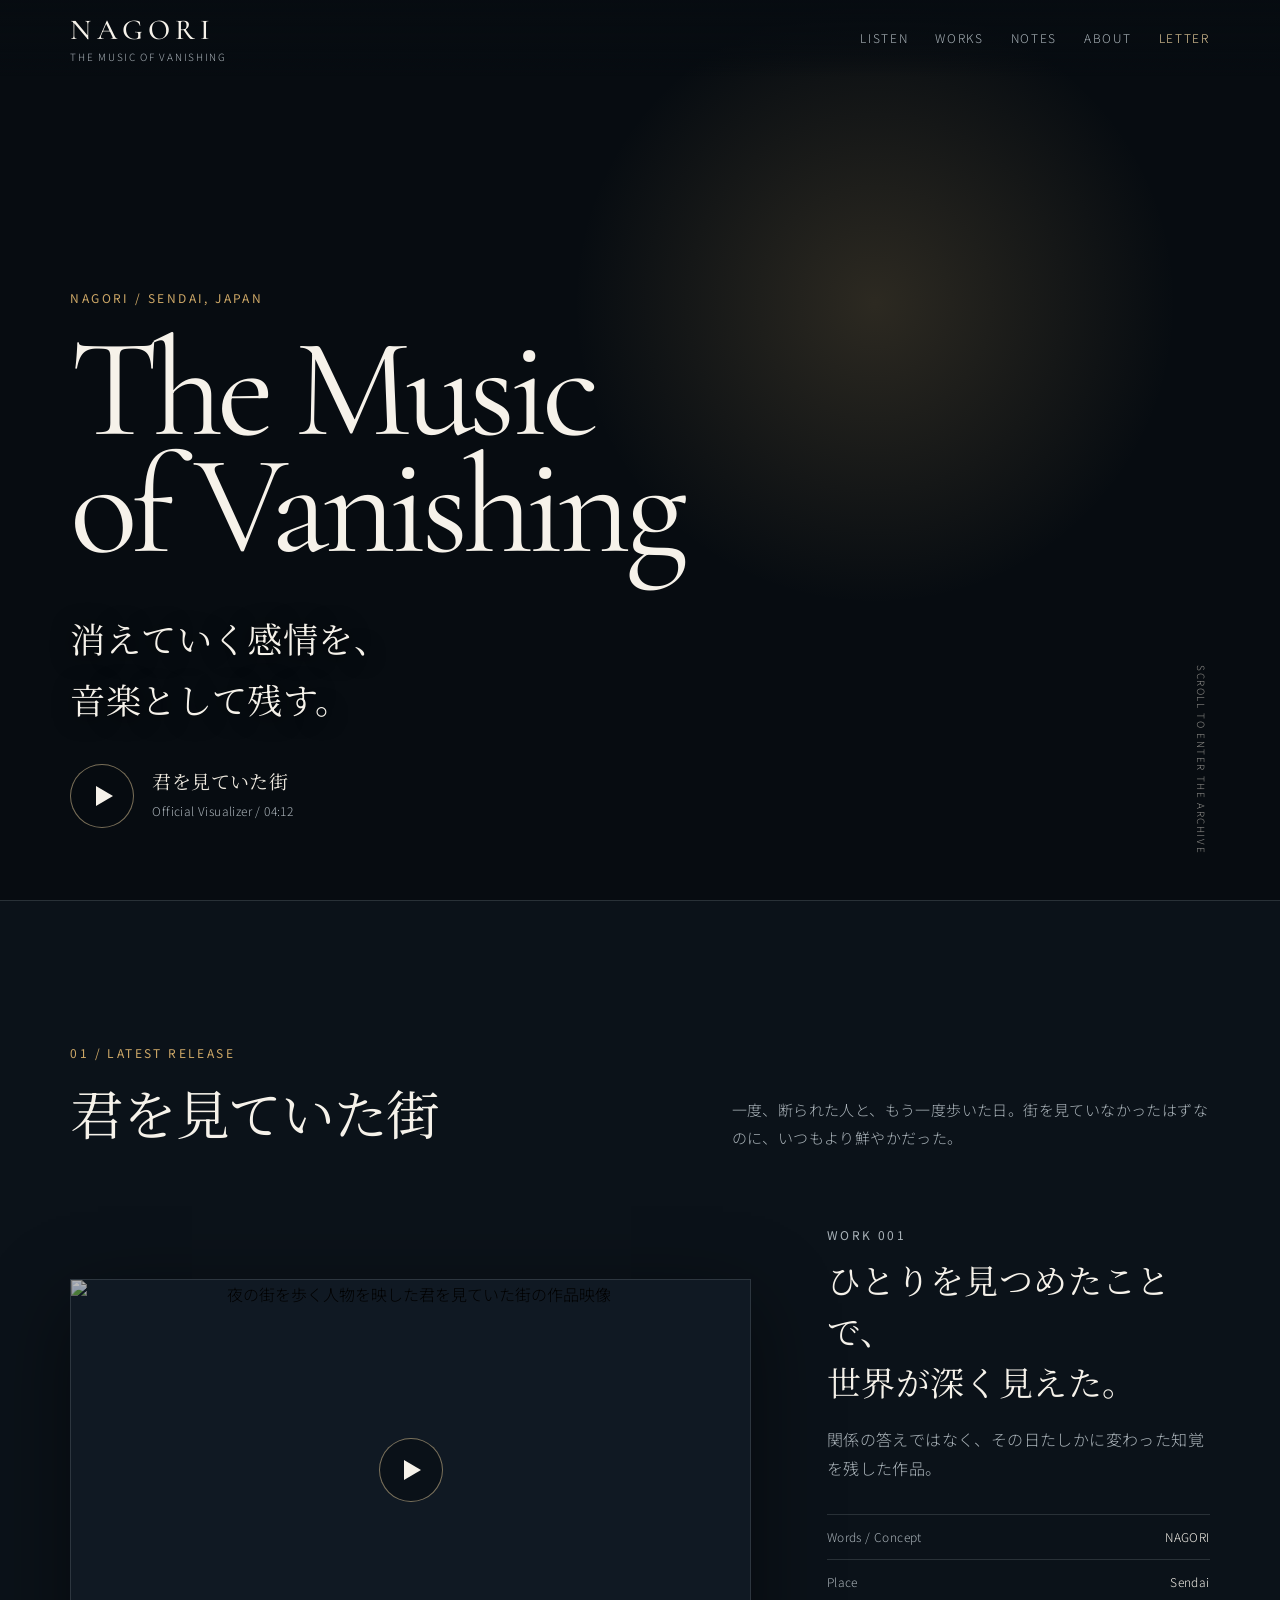
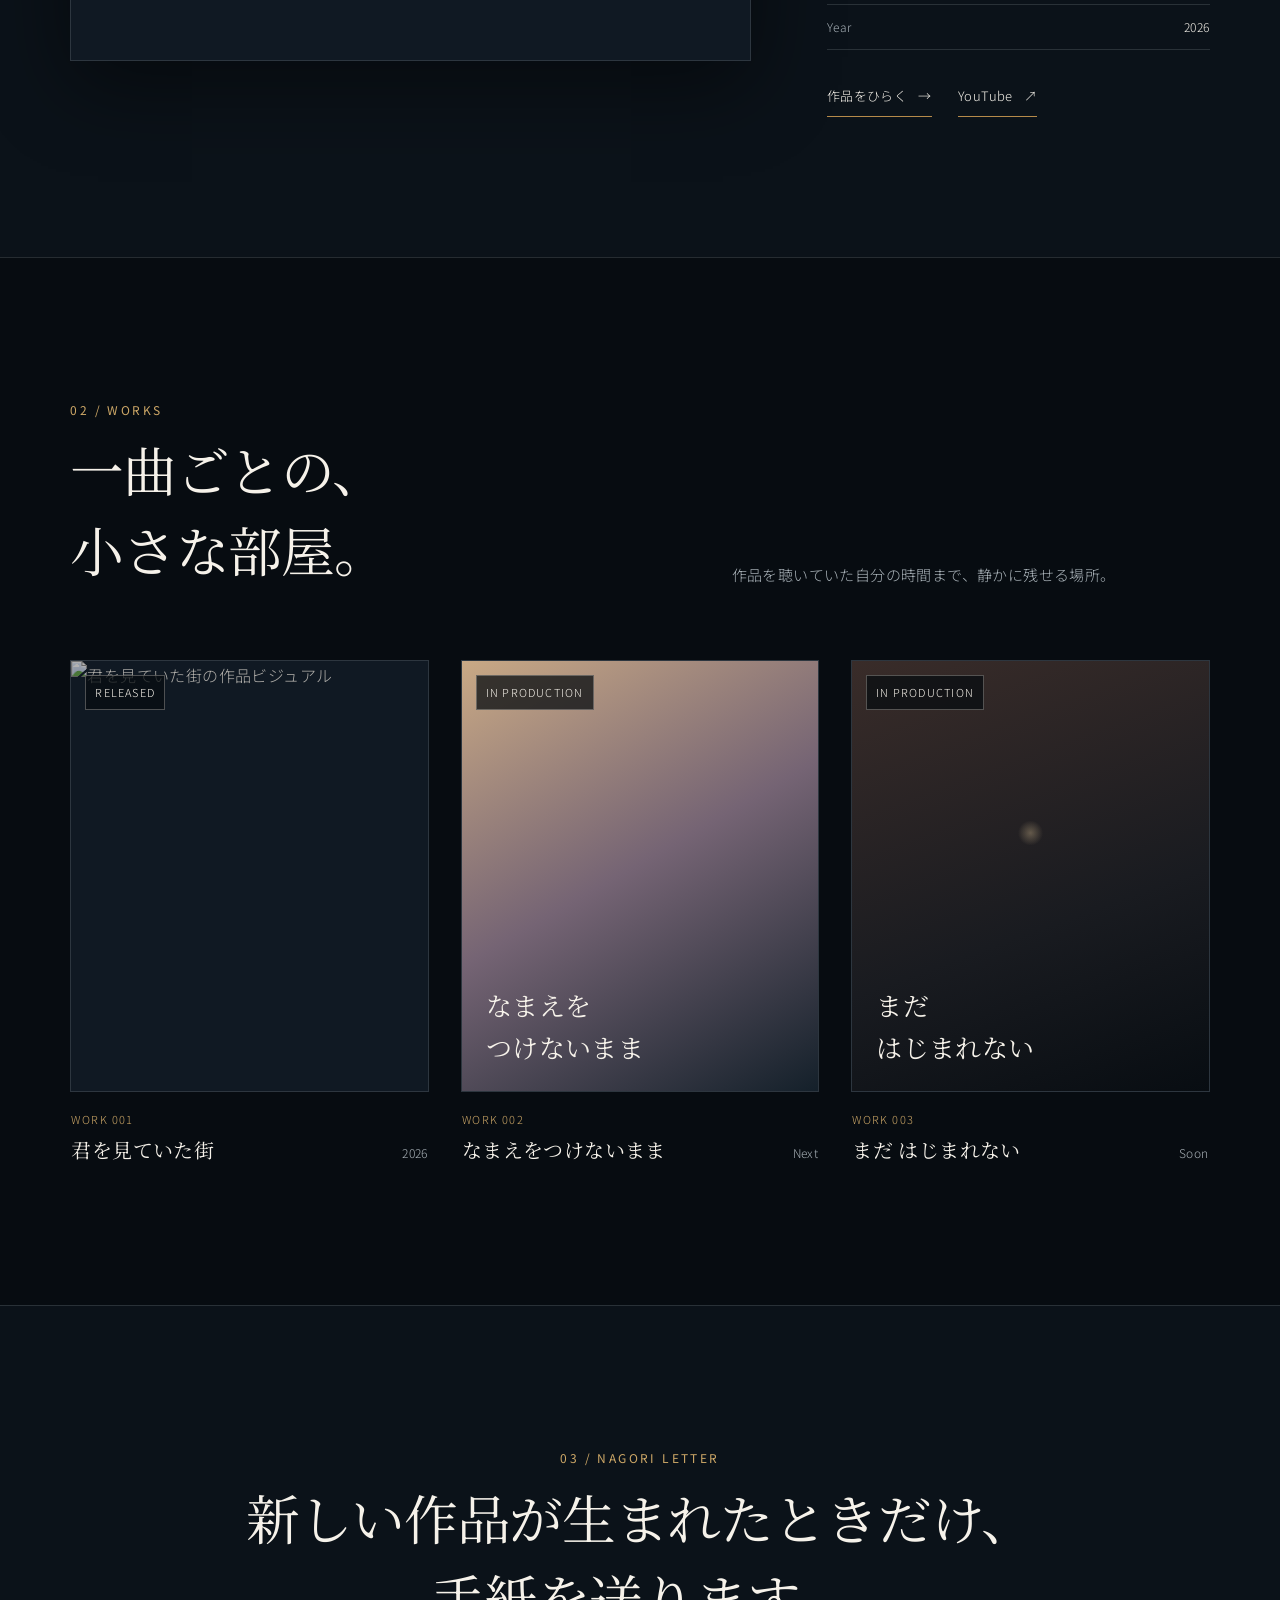
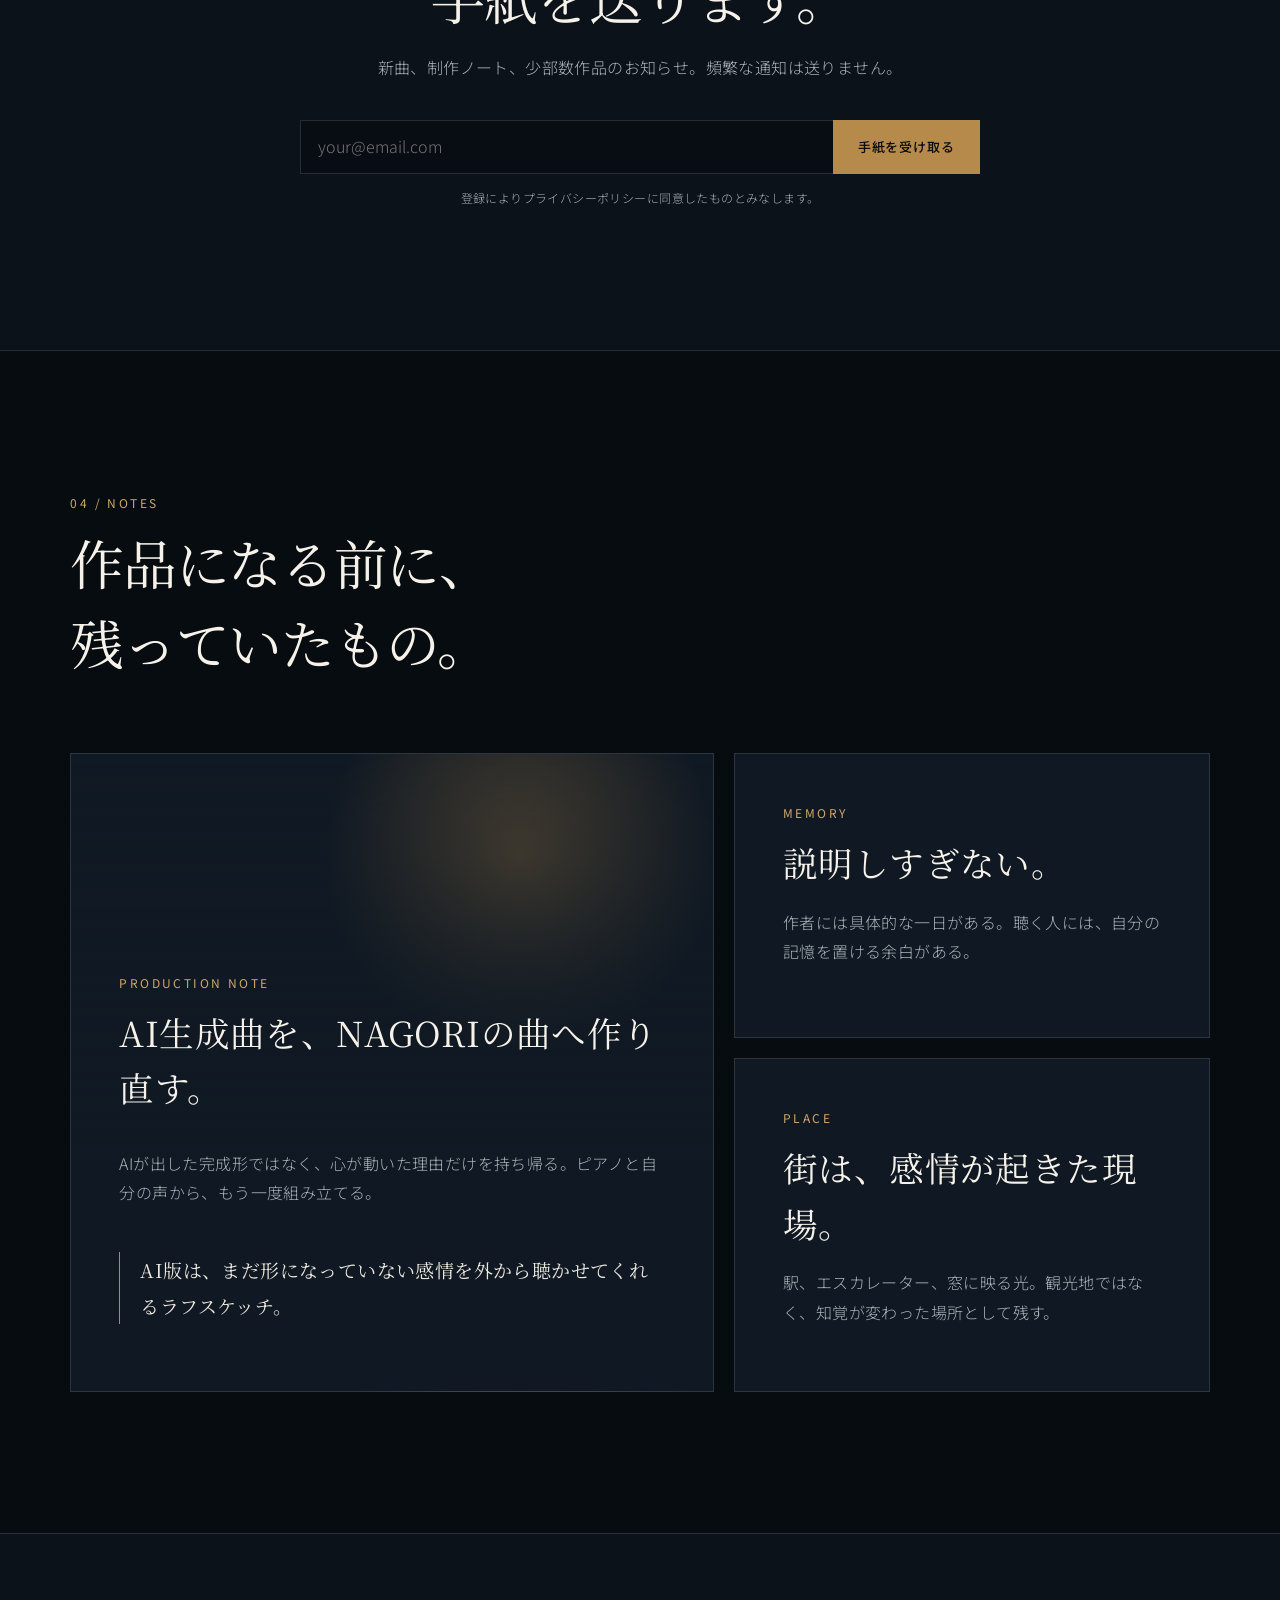
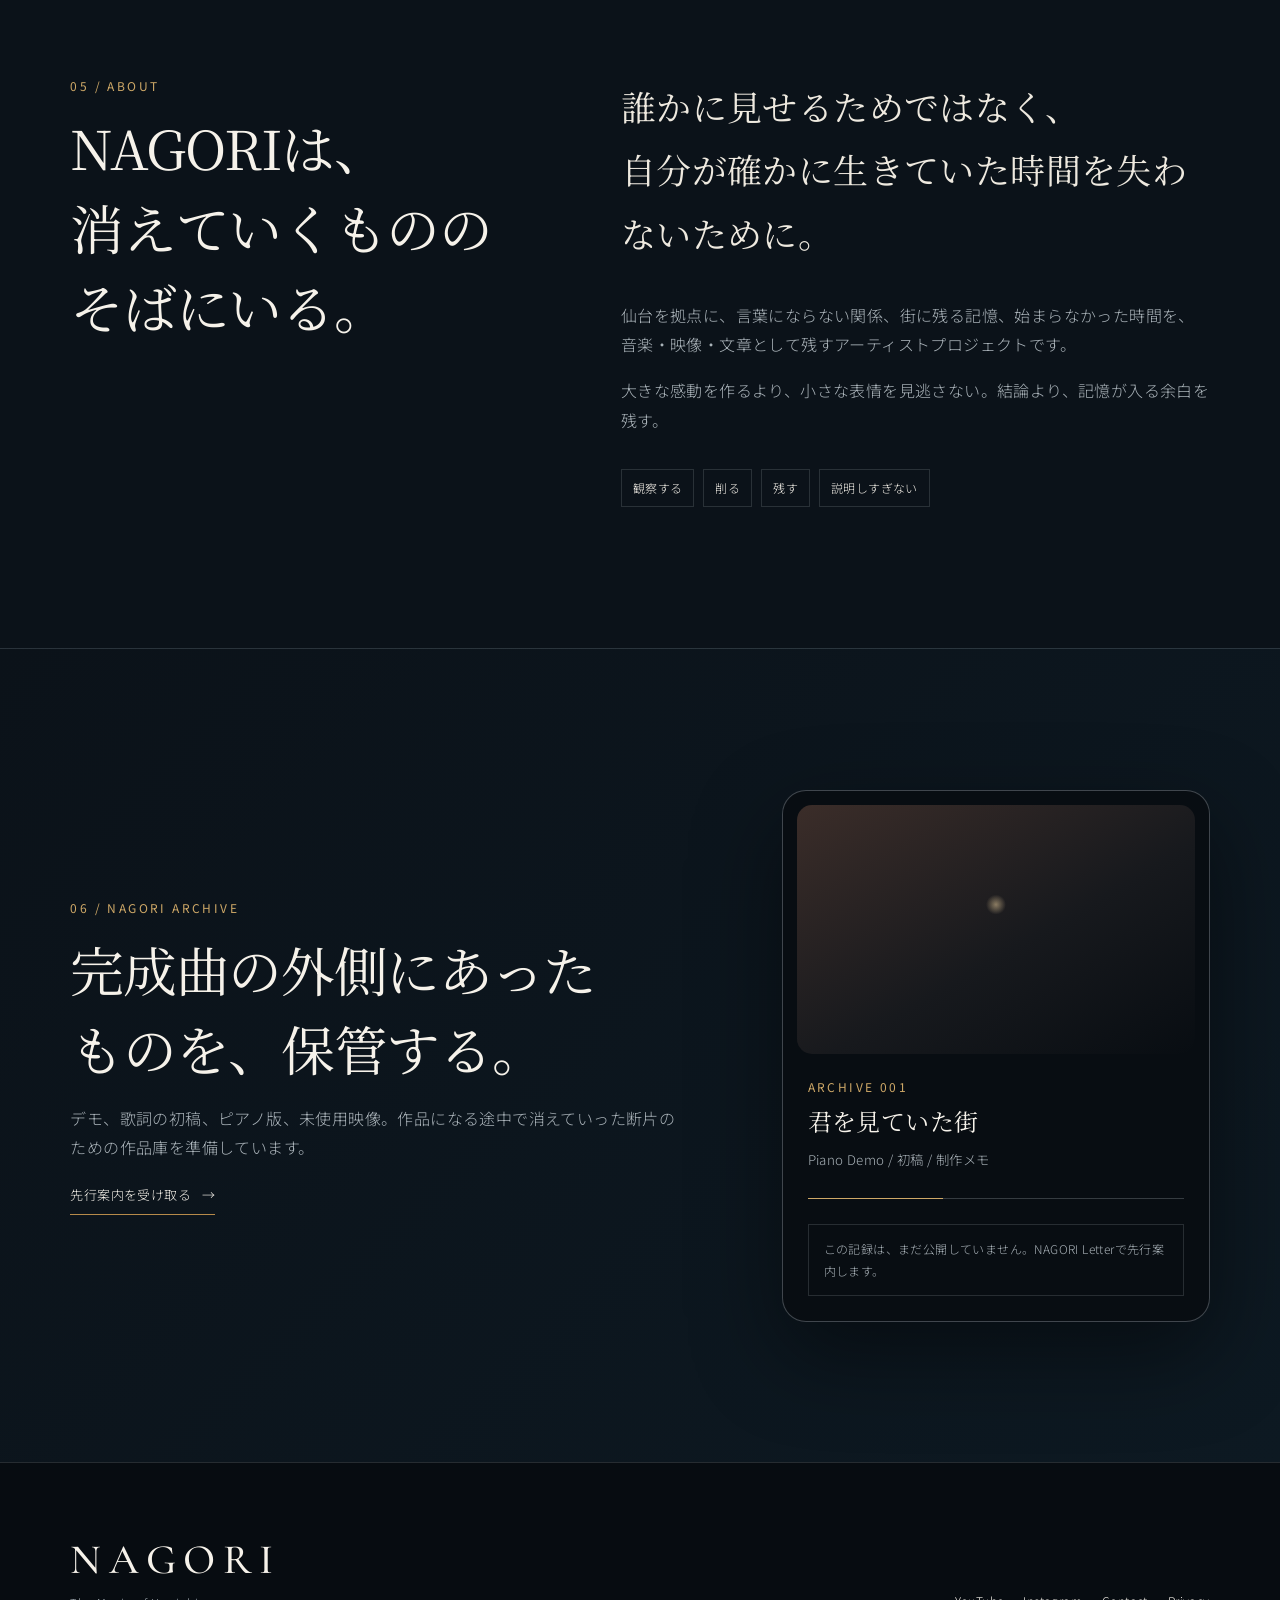
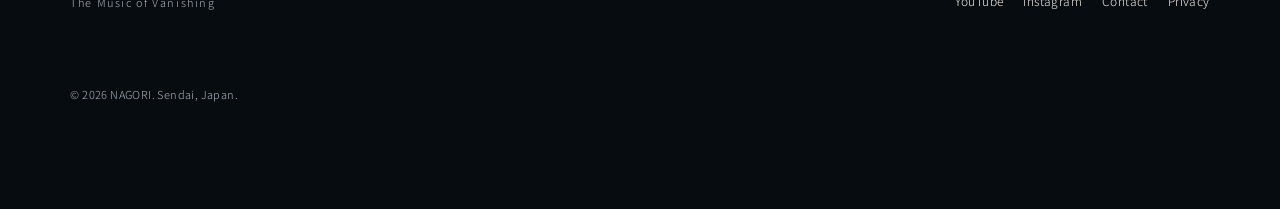
==== commit cbaff141: "Point NAGORI site to official YouTube video" ====
--- a/nagori/index.html
+++ b/nagori/index.html
@@ -38,12 +38,12 @@
     "foundingLocation": {"@type":"Place","name":"Sendai, Japan"},
     "sameAs": [
       "https://www.instagram.com/nagori.022/",
-      "https://youtu.be/ZndQiqaESjo"
+      "https://youtu.be/2MMYdal2Oso"
     ],
     "track": {
       "@type": "MusicRecording",
       "name": "君を見ていた街",
-      "url": "https://youtu.be/ZndQiqaESjo",
+      "url": "https://youtu.be/2MMYdal2Oso",
       "byArtist": {"@type":"MusicGroup","name":"NAGORI"}
     }
   }
@@ -100,7 +100,7 @@
         </div>
         <div class="latest-layout">
           <button class="poster-button" type="button" data-play-video aria-label="君を見ていた街の映像を再生する">
-            <img src="https://i.ytimg.com/vi/ZndQiqaESjo/maxresdefault.jpg" alt="雨に濡れた夜の街を歩く人物の映像" loading="eager">
+            <img src="https://i.ytimg.com/vi/2MMYdal2Oso/maxresdefault.jpg" alt="夜の街を歩く人物を映した君を見ていた街の作品映像" loading="eager">
             <span class="play-circle" aria-hidden="true"><svg width="19" height="22" viewBox="0 0 19 22"><path d="M18 11 1 21V1l17 10Z" fill="currentColor"/></svg></span>
           </button>
           <div class="release-details">
@@ -114,7 +114,7 @@
             </div>
             <div class="release-links">
               <a class="text-link" href="works/kimi-wo-miteita-machi/">作品をひらく <span>→</span></a>
-              <a class="text-link" href="https://youtu.be/ZndQiqaESjo" target="_blank" rel="noreferrer">YouTube <span>↗</span></a>
+              <a class="text-link" href="https://youtu.be/2MMYdal2Oso" target="_blank" rel="noreferrer">YouTube <span>↗</span></a>
             </div>
           </div>
         </div>
@@ -130,7 +130,7 @@
         <div class="works-grid">
           <article class="work-card">
             <a href="works/kimi-wo-miteita-machi/">
-              <div class="work-image"><img src="https://i.ytimg.com/vi/ZndQiqaESjo/maxresdefault.jpg" alt="君を見ていた街の作品ビジュアル" loading="lazy"><span class="work-status">Released</span></div>
+              <div class="work-image"><img src="https://i.ytimg.com/vi/2MMYdal2Oso/maxresdefault.jpg" alt="君を見ていた街の作品ビジュアル" loading="lazy"><span class="work-status">Released</span></div>
               <div class="work-info"><div><p>WORK 001</p><h3>君を見ていた街</h3></div><span>2026</span></div>
             </a>
           </article>
@@ -213,7 +213,7 @@
   <footer class="site-footer">
     <div class="footer-grid">
       <div class="footer-mark"><strong>NAGORI</strong><span>The Music of Vanishing</span></div>
-      <div class="footer-links"><a href="https://youtu.be/ZndQiqaESjo" target="_blank" rel="noreferrer">YouTube</a><a href="https://www.instagram.com/nagori.022/" target="_blank" rel="noreferrer">Instagram</a><a href="mailto:naoya.sakamoto@sakamoto-growth-partners.com">Contact</a><a href="privacy.html">Privacy</a></div>
+      <div class="footer-links"><a href="https://youtu.be/2MMYdal2Oso" target="_blank" rel="noreferrer">YouTube</a><a href="https://www.instagram.com/nagori.022/" target="_blank" rel="noreferrer">Instagram</a><a href="mailto:naoya.sakamoto@sakamoto-growth-partners.com">Contact</a><a href="privacy.html">Privacy</a></div>
       <p class="copyright">© 2026 NAGORI. Sendai, Japan.</p>
     </div>
   </footer>
@@ -226,4 +226,4 @@
 
   <script src="assets/site.js" defer></script>
 </body>
-</html>+</html>
--- a/nagori/assets/site.css
+++ b/nagori/assets/site.css
@@ -0,0 +1,468 @@
+:root {
+  --ink-950: #070c11;
+  --ink-900: #0b1219;
+  --ink-850: #101923;
+  --ink-800: #16212c;
+  --slate-600: #52606c;
+  --mist-300: #aab3b9;
+  --paper-100: #eee9df;
+  --paper-50: #f6f2ea;
+  --amber-500: #b68a4a;
+  --amber-400: #cea867;
+  --amber-200: #e3c999;
+  --blue-700: #20394e;
+  --line: rgba(170, 179, 185, .19);
+  --line-strong: rgba(227, 201, 153, .52);
+  --header-h: 76px;
+  --max: 1240px;
+  --pad: clamp(20px, 5.5vw, 76px);
+  --serif: "Noto Serif JP", "Yu Mincho", serif;
+  --display: "Cormorant Garamond", Georgia, serif;
+  --sans: "Noto Sans JP", system-ui, sans-serif;
+}
+
+* { box-sizing: border-box; }
+html { scroll-behavior: smooth; background: var(--ink-950); }
+body {
+  margin: 0;
+  color: var(--paper-50);
+  background: var(--ink-950);
+  font-family: var(--sans);
+  font-size: 16px;
+  font-weight: 300;
+  line-height: 1.85;
+  letter-spacing: .025em;
+  overflow-x: hidden;
+}
+body::before {
+  content: "";
+  position: fixed;
+  inset: 0;
+  z-index: 90;
+  pointer-events: none;
+  opacity: .08;
+  background-image: url("data:image/svg+xml,%3Csvg xmlns='http://www.w3.org/2000/svg' width='160' height='160'%3E%3Cfilter id='n'%3E%3CfeTurbulence baseFrequency='.72' numOctaves='3'/%3E%3C/filter%3E%3Crect width='100%25' height='100%25' filter='url(%23n)' opacity='.25'/%3E%3C/svg%3E");
+  mix-blend-mode: soft-light;
+}
+img { max-width: 100%; display: block; }
+a { color: inherit; text-decoration: none; }
+button, input { font: inherit; }
+button { cursor: pointer; }
+:focus-visible { outline: 2px solid var(--amber-400); outline-offset: 4px; }
+::selection { background: var(--amber-500); color: var(--ink-950); }
+
+.skip-link {
+  position: fixed;
+  left: 16px;
+  top: -60px;
+  z-index: 200;
+  padding: 10px 14px;
+  background: var(--paper-50);
+  color: var(--ink-950);
+  transition: top .2s;
+}
+.skip-link:focus { top: 16px; }
+
+.site-header {
+  position: fixed;
+  inset: 0 0 auto 0;
+  z-index: 70;
+  height: var(--header-h);
+  padding: 0 var(--pad);
+  display: flex;
+  align-items: center;
+  justify-content: space-between;
+  background: linear-gradient(180deg, rgba(7, 12, 17, .94), rgba(7, 12, 17, .58) 70%, transparent);
+  transition: background .25s, border-color .25s;
+}
+.site-header.is-scrolled {
+  background: rgba(7, 12, 17, .92);
+  border-bottom: 1px solid var(--line);
+  backdrop-filter: blur(18px);
+}
+.wordmark { display: inline-flex; flex-direction: column; line-height: 1; }
+.wordmark strong {
+  font: 500 29px/1 var(--display);
+  letter-spacing: .18em;
+}
+.wordmark span {
+  margin-top: 8px;
+  color: var(--mist-300);
+  font-size: 10px;
+  letter-spacing: .17em;
+  text-transform: uppercase;
+}
+.desktop-nav { display: flex; gap: 27px; align-items: center; }
+.desktop-nav a {
+  color: var(--mist-300);
+  font-size: 12px;
+  letter-spacing: .14em;
+  text-transform: uppercase;
+  transition: color .2s;
+}
+.desktop-nav a:hover { color: var(--paper-50); }
+.desktop-nav .nav-letter { color: var(--amber-200); }
+.menu-button {
+  display: none;
+  width: 46px;
+  height: 46px;
+  border: 1px solid var(--line);
+  color: var(--paper-50);
+  background: rgba(16, 25, 35, .8);
+}
+.menu-button span,
+.menu-button::before,
+.menu-button::after {
+  content: "";
+  display: block;
+  width: 18px;
+  height: 1px;
+  margin: 5px auto;
+  background: currentColor;
+  transition: transform .2s, opacity .2s;
+}
+.menu-button[aria-expanded="true"] span { opacity: 0; }
+.menu-button[aria-expanded="true"]::before { transform: translateY(6px) rotate(45deg); }
+.menu-button[aria-expanded="true"]::after { transform: translateY(-6px) rotate(-45deg); }
+.mobile-menu {
+  position: fixed;
+  z-index: 65;
+  inset: 0;
+  padding: 120px var(--pad) 100px;
+  display: grid;
+  align-content: start;
+  gap: 22px;
+  background: rgba(7, 12, 17, .98);
+  visibility: hidden;
+  opacity: 0;
+  transition: opacity .25s, visibility .25s;
+}
+.mobile-menu.is-open { visibility: visible; opacity: 1; }
+.mobile-menu a {
+  padding: 12px 0;
+  border-bottom: 1px solid var(--line);
+  font: 400 28px/1.5 var(--serif);
+}
+
+.hero {
+  position: relative;
+  min-height: 100svh;
+  padding: calc(var(--header-h) + 72px) var(--pad) 72px;
+  display: grid;
+  align-items: end;
+  overflow: hidden;
+  isolation: isolate;
+}
+.hero-media {
+  position: absolute;
+  inset: 0;
+  z-index: -3;
+  background:
+    linear-gradient(90deg, rgba(7, 12, 17, .94) 0%, rgba(7, 12, 17, .63) 42%, rgba(7, 12, 17, .16) 72%),
+    linear-gradient(0deg, var(--ink-950) 0%, transparent 40%),
+    url("https://i.ytimg.com/vi/ZndQiqaESjo/maxresdefault.jpg") center 42% / cover no-repeat;
+  transform: scale(1.02);
+}
+.hero-media::after {
+  content: "";
+  position: absolute;
+  inset: 0;
+  background: radial-gradient(circle at 68% 34%, rgba(206, 168, 103, .19), transparent 28%);
+}
+.hero-content {
+  width: min(920px, 100%);
+  position: relative;
+  z-index: 2;
+}
+.eyebrow {
+  margin: 0;
+  color: var(--amber-400);
+  font-size: 12px;
+  font-weight: 400;
+  letter-spacing: .2em;
+  text-transform: uppercase;
+}
+.hero h1 {
+  margin: 22px 0 0;
+  font: 400 clamp(72px, 11vw, 150px) / .83 var(--display);
+  letter-spacing: -.045em;
+  text-wrap: balance;
+}
+.hero-copy {
+  margin: 42px 0 0;
+  font: 400 clamp(23px, 2.75vw, 36px) / 1.75 var(--serif);
+  text-shadow: 0 2px 22px #000;
+}
+.hero-release {
+  margin-top: 34px;
+  display: flex;
+  align-items: center;
+  gap: 18px;
+  color: var(--paper-100);
+}
+.play-circle {
+  width: 64px;
+  height: 64px;
+  flex: 0 0 auto;
+  display: grid;
+  place-items: center;
+  border: 1px solid var(--line-strong);
+  border-radius: 50%;
+  background: rgba(7, 12, 17, .55);
+  color: var(--paper-50);
+  transition: transform .25s, background .25s;
+}
+.play-circle:hover { transform: scale(1.055); background: rgba(182, 138, 74, .26); }
+.play-circle svg { margin-left: 4px; }
+.release-caption strong {
+  display: block;
+  font: 400 19px/1.5 var(--serif);
+}
+.release-caption span { color: var(--mist-300); font-size: 12px; }
+.scroll-note {
+  position: absolute;
+  right: var(--pad);
+  bottom: 46px;
+  z-index: 3;
+  color: rgba(238, 233, 223, .58);
+  font-size: 10px;
+  letter-spacing: .16em;
+  writing-mode: vertical-rl;
+}
+
+.section {
+  padding: clamp(88px, 11vw, 150px) var(--pad);
+  border-top: 1px solid var(--line);
+}
+.section:nth-child(even) { background: var(--ink-900); }
+.inner { width: min(var(--max), 100%); margin: 0 auto; }
+.section-head {
+  margin-bottom: clamp(40px, 6vw, 72px);
+  display: grid;
+  grid-template-columns: 1.1fr .9fr;
+  gap: clamp(30px, 6vw, 80px);
+  align-items: end;
+}
+.section-head h2,
+.split-title h2,
+.center-copy h2 {
+  margin: 8px 0 0;
+  font: 400 clamp(32px, 4.2vw, 56px) / 1.48 var(--serif);
+  letter-spacing: -.025em;
+  text-wrap: balance;
+}
+.section-head > p,
+.section-copy {
+  margin: 0;
+  color: var(--mist-300);
+  font-size: 15px;
+}
+
+.latest-layout {
+  display: grid;
+  grid-template-columns: 1.28fr .72fr;
+  gap: clamp(30px, 6vw, 76px);
+  align-items: center;
+}
+.poster-button {
+  position: relative;
+  width: 100%;
+  aspect-ratio: 16/9;
+  padding: 0;
+  overflow: hidden;
+  border: 1px solid var(--line);
+  background: var(--ink-850);
+  box-shadow: 0 24px 80px rgba(0, 0, 0, .48);
+}
+.poster-button img { width: 100%; height: 100%; object-fit: cover; filter: saturate(.78) brightness(.72); transition: transform .8s, filter .4s; }
+.poster-button:hover img { transform: scale(1.025); filter: saturate(.93) brightness(.8); }
+.poster-button .play-circle { position: absolute; left: 50%; top: 50%; transform: translate(-50%, -50%); }
+.poster-button:hover .play-circle { transform: translate(-50%, -50%) scale(1.055); }
+.release-details h3 { margin: 8px 0 18px; font: 400 34px/1.5 var(--serif); }
+.release-details > p { color: var(--mist-300); }
+.meta-list { margin: 30px 0; border-top: 1px solid var(--line); }
+.meta-row { padding: 11px 0; display: flex; justify-content: space-between; gap: 20px; border-bottom: 1px solid var(--line); font-size: 12px; }
+.meta-row span:first-child { color: var(--mist-300); }
+.text-link {
+  display: inline-flex;
+  gap: 11px;
+  align-items: center;
+  padding-bottom: 7px;
+  border-bottom: 1px solid var(--amber-500);
+  font-size: 13px;
+}
+.text-link + .text-link { margin-left: 22px; }
+
+.works-grid { display: grid; grid-template-columns: repeat(3, 1fr); gap: clamp(18px, 2.6vw, 32px); }
+.work-card { min-width: 0; }
+.work-image {
+  position: relative;
+  aspect-ratio: .83;
+  overflow: hidden;
+  border: 1px solid var(--line);
+  background: var(--ink-850);
+  transition: transform .4s, border-color .4s;
+}
+.work-card:hover .work-image { transform: translateY(-7px); border-color: var(--line-strong); }
+.work-image img { width: 100%; height: 100%; object-fit: cover; filter: saturate(.72) contrast(1.04) brightness(.7); transition: transform .8s; }
+.work-card:hover .work-image img { transform: scale(1.025); }
+.work-status { position: absolute; top: 14px; left: 14px; padding: 6px 9px; border: 1px solid rgba(238, 233, 223, .3); background: rgba(7, 12, 17, .75); font-size: 11px; letter-spacing: .11em; text-transform: uppercase; }
+.work-placeholder { width: 100%; height: 100%; display: grid; place-items: end start; padding: 24px; }
+.work-placeholder::before { content: ""; position: absolute; inset: 0; background: radial-gradient(circle at 65% 24%, rgba(227, 201, 153, .34), transparent 15%), linear-gradient(150deg, #54606f, #8c7074 52%, #111922); }
+.work-placeholder.second::before { background: linear-gradient(150deg, #c9a985, #756474 48%, #14202a); }
+.work-placeholder.third::before { background: radial-gradient(circle at 50% 40%, rgba(227, 201, 153, .34), transparent 4%), linear-gradient(160deg, #392c29, #191b20 60%, #080d12); }
+.work-placeholder span { position: relative; z-index: 1; font: 400 26px/1.6 var(--serif); }
+.work-info { padding: 17px 1px 0; display: flex; justify-content: space-between; gap: 15px; align-items: end; }
+.work-info p { margin: 0 0 4px; color: var(--amber-400); font-size: 11px; letter-spacing: .13em; }
+.work-info h3 { margin: 0; font: 400 20px/1.55 var(--serif); }
+.work-info > span { color: var(--mist-300); font-size: 12px; }
+
+.letter-section {
+  position: relative;
+  overflow: hidden;
+  text-align: center;
+  background: radial-gradient(circle at 50% 0, rgba(32, 57, 78, .42), transparent 46%), var(--ink-900);
+}
+.center-copy { width: min(830px, 100%); margin: auto; }
+.center-copy > p:not(.eyebrow) { color: var(--mist-300); }
+.letter-form { width: min(680px, 100%); margin: 38px auto 0; display: grid; grid-template-columns: 1fr auto; }
+.letter-form input {
+  min-width: 0;
+  min-height: 54px;
+  padding: 0 17px;
+  border: 1px solid var(--line);
+  border-right: 0;
+  background: rgba(7, 12, 17, .72);
+  color: var(--paper-50);
+}
+.button {
+  min-height: 54px;
+  padding: 0 24px;
+  display: inline-flex;
+  align-items: center;
+  justify-content: center;
+  border: 1px solid var(--line);
+  background: transparent;
+  color: var(--paper-50);
+  font-size: 13px;
+  letter-spacing: .07em;
+  transition: transform .2s, background .2s, border-color .2s;
+}
+.button:hover { transform: translateY(-2px); border-color: var(--amber-400); }
+.button.primary { background: var(--amber-500); border-color: var(--amber-500); color: var(--ink-950); font-weight: 500; }
+.form-note { margin: 13px 0 0; color: var(--mist-300); font-size: 12px; }
+
+.notes-grid { display: grid; grid-template-columns: 1.15fr .85fr; gap: 20px; }
+.note-card { padding: clamp(28px, 4vw, 48px); border: 1px solid var(--line); background: var(--ink-850); min-height: 285px; }
+.note-card.featured { grid-row: span 2; min-height: 590px; display: flex; flex-direction: column; justify-content: end; background: linear-gradient(180deg, rgba(16,25,35,.08), var(--ink-850) 65%), radial-gradient(circle at 70% 16%, rgba(182,138,74,.38), transparent 28%), var(--ink-850); }
+.note-card h3 { margin: 11px 0 17px; font: 400 clamp(23px, 2.7vw, 35px)/1.6 var(--serif); }
+.note-card p:not(.eyebrow) { color: var(--mist-300); }
+.note-quote { margin-top: 28px; padding-left: 20px; border-left: 1px solid var(--amber-500); color: var(--paper-100) !important; font: 400 19px/1.9 var(--serif) !important; }
+
+.about-grid { display: grid; grid-template-columns: .85fr 1.15fr; gap: clamp(44px, 9vw, 132px); }
+.split-title h2 { margin-top: 10px; }
+.about-copy .lead { margin-top: 0; color: var(--paper-100); font: 400 clamp(22px, 2.8vw, 35px)/1.82 var(--serif); }
+.about-copy p:not(.lead) { color: var(--mist-300); }
+.tags { margin-top: 34px; display: flex; flex-wrap: wrap; gap: 9px; }
+.tags span { padding: 7px 11px; border: 1px solid var(--line); font-size: 12px; }
+
+.archive-section { background: linear-gradient(135deg, var(--ink-900), #0d1922); }
+.archive-grid { display: grid; grid-template-columns: 1fr .7fr; gap: clamp(40px, 8vw, 100px); align-items: center; }
+.archive-copy p:not(.eyebrow) { color: var(--mist-300); }
+.archive-teaser { padding: 14px; border: 1px solid rgba(170,179,185,.35); border-radius: 24px; background: #080d12; box-shadow: 0 32px 90px rgba(0,0,0,.45); }
+.archive-cover { aspect-ratio: 16/10; border-radius: 15px; background: radial-gradient(circle at 50% 40%, rgba(227,201,153,.55), transparent 4%), linear-gradient(150deg, #3b2d29, #17191d 56%, #080d12); }
+.archive-body { padding: 22px 11px 11px; }
+.archive-body h3 { margin: 5px 0; font: 400 24px/1.5 var(--serif); }
+.archive-body small { color: var(--mist-300); }
+.archive-rule { height: 1px; margin: 25px 0; background: linear-gradient(90deg, var(--amber-400) 36%, rgba(170,179,185,.28) 36%); }
+.archive-message { margin: 0; padding: 13px 15px; border: 1px solid var(--line); color: var(--mist-300); font-size: 12px; line-height: 1.8; }
+
+.site-footer { padding: 76px var(--pad) 104px; border-top: 1px solid var(--line); }
+.footer-grid { width: min(var(--max), 100%); margin: auto; display: grid; grid-template-columns: 1fr auto; gap: 30px; align-items: end; }
+.footer-mark strong { font: 500 42px/1 var(--display); letter-spacing: .18em; }
+.footer-mark span { display: block; margin-top: 10px; color: var(--mist-300); font-size: 11px; letter-spacing: .14em; }
+.footer-links { display: flex; flex-wrap: wrap; justify-content: flex-end; gap: 20px; font-size: 12px; }
+.copyright { grid-column: 1/-1; margin: 42px 0 0; color: var(--mist-300); font-size: 11px; }
+
+.mobile-bottom-nav { display: none; }
+.video-modal {
+  position: fixed;
+  inset: 0;
+  z-index: 120;
+  padding: clamp(16px, 4vw, 52px);
+  display: grid;
+  place-items: center;
+  background: rgba(4, 7, 10, .94);
+  visibility: hidden;
+  opacity: 0;
+  transition: opacity .25s, visibility .25s;
+}
+.video-modal.is-open { visibility: visible; opacity: 1; }
+.video-shell { width: min(1180px, 100%); }
+.video-frame { aspect-ratio: 16/9; background: #000; }
+.video-frame iframe { width: 100%; height: 100%; border: 0; }
+.modal-top { margin-bottom: 13px; display: flex; justify-content: space-between; align-items: center; }
+.modal-top p { margin: 0; font: 400 19px var(--serif); }
+.modal-close { width: 46px; height: 46px; border: 1px solid var(--line); background: transparent; color: var(--paper-50); font-size: 24px; }
+
+.subpage-main { min-height: 80svh; padding: calc(var(--header-h) + 72px) var(--pad) 110px; }
+.subpage-inner { width: min(920px, 100%); margin: auto; }
+.subpage-title { margin: 12px 0 24px; font: 400 clamp(42px, 7vw, 80px)/1.35 var(--serif); }
+.prose { color: var(--paper-100); }
+.prose p, .prose li { color: var(--mist-300); }
+.prose h2 { margin-top: 70px; font: 400 30px/1.5 var(--serif); }
+.lyrics { margin-top: 52px; display: grid; grid-template-columns: repeat(2, minmax(0,1fr)); gap: 18px 54px; }
+.lyrics section { break-inside: avoid; }
+.lyrics h3 { color: var(--amber-400); font-size: 12px; letter-spacing: .14em; text-transform: uppercase; }
+.lyrics p { white-space: pre-line; color: var(--paper-100); font: 400 17px/2 var(--serif); }
+
+@media (max-width: 900px) {
+  .desktop-nav { display: none; }
+  .menu-button { display: block; }
+  .section-head, .latest-layout, .about-grid, .archive-grid { grid-template-columns: 1fr; }
+  .works-grid { grid-template-columns: repeat(2, 1fr); }
+  .notes-grid { grid-template-columns: 1fr; }
+  .note-card.featured { grid-row: auto; min-height: 470px; }
+  .hero-media { background-position: 64% center; }
+  .scroll-note { display: none; }
+  .mobile-bottom-nav {
+    position: fixed;
+    z-index: 60;
+    left: 12px;
+    right: 12px;
+    bottom: 12px;
+    min-height: 58px;
+    padding: 7px;
+    display: grid;
+    grid-template-columns: repeat(3, 1fr);
+    border: 1px solid var(--line);
+    background: rgba(7,12,17,.9);
+    backdrop-filter: blur(20px);
+    box-shadow: 0 16px 50px rgba(0,0,0,.38);
+  }
+  .mobile-bottom-nav a { display: grid; place-items: center; color: var(--mist-300); font-size: 11px; letter-spacing: .08em; }
+  .site-footer { padding-bottom: 130px; }
+}
+
+@media (max-width: 600px) {
+  body { font-size: 15px; }
+  .hero { min-height: 820px; align-items: end; }
+  .hero h1 { font-size: clamp(67px, 22vw, 104px); }
+  .hero-copy { margin-top: 30px; font-size: 23px; }
+  .hero-release { margin-top: 29px; }
+  .works-grid { grid-template-columns: 1fr; gap: 42px; }
+  .work-image { aspect-ratio: .95; }
+  .letter-form { grid-template-columns: 1fr; gap: 11px; }
+  .letter-form input { border-right: 1px solid var(--line); }
+  .footer-grid { grid-template-columns: 1fr; }
+  .footer-links { justify-content: flex-start; }
+  .copyright { grid-column: auto; }
+  .text-link + .text-link { margin-left: 0; margin-top: 12px; }
+  .release-links { display: flex; flex-direction: column; align-items: flex-start; }
+  .lyrics { grid-template-columns: 1fr; }
+}
+
+@media (prefers-reduced-motion: reduce) {
+  html { scroll-behavior: auto; }
+  *, *::before, *::after { animation-duration: .01ms !important; animation-iteration-count: 1 !important; transition-duration: .01ms !important; }
+}
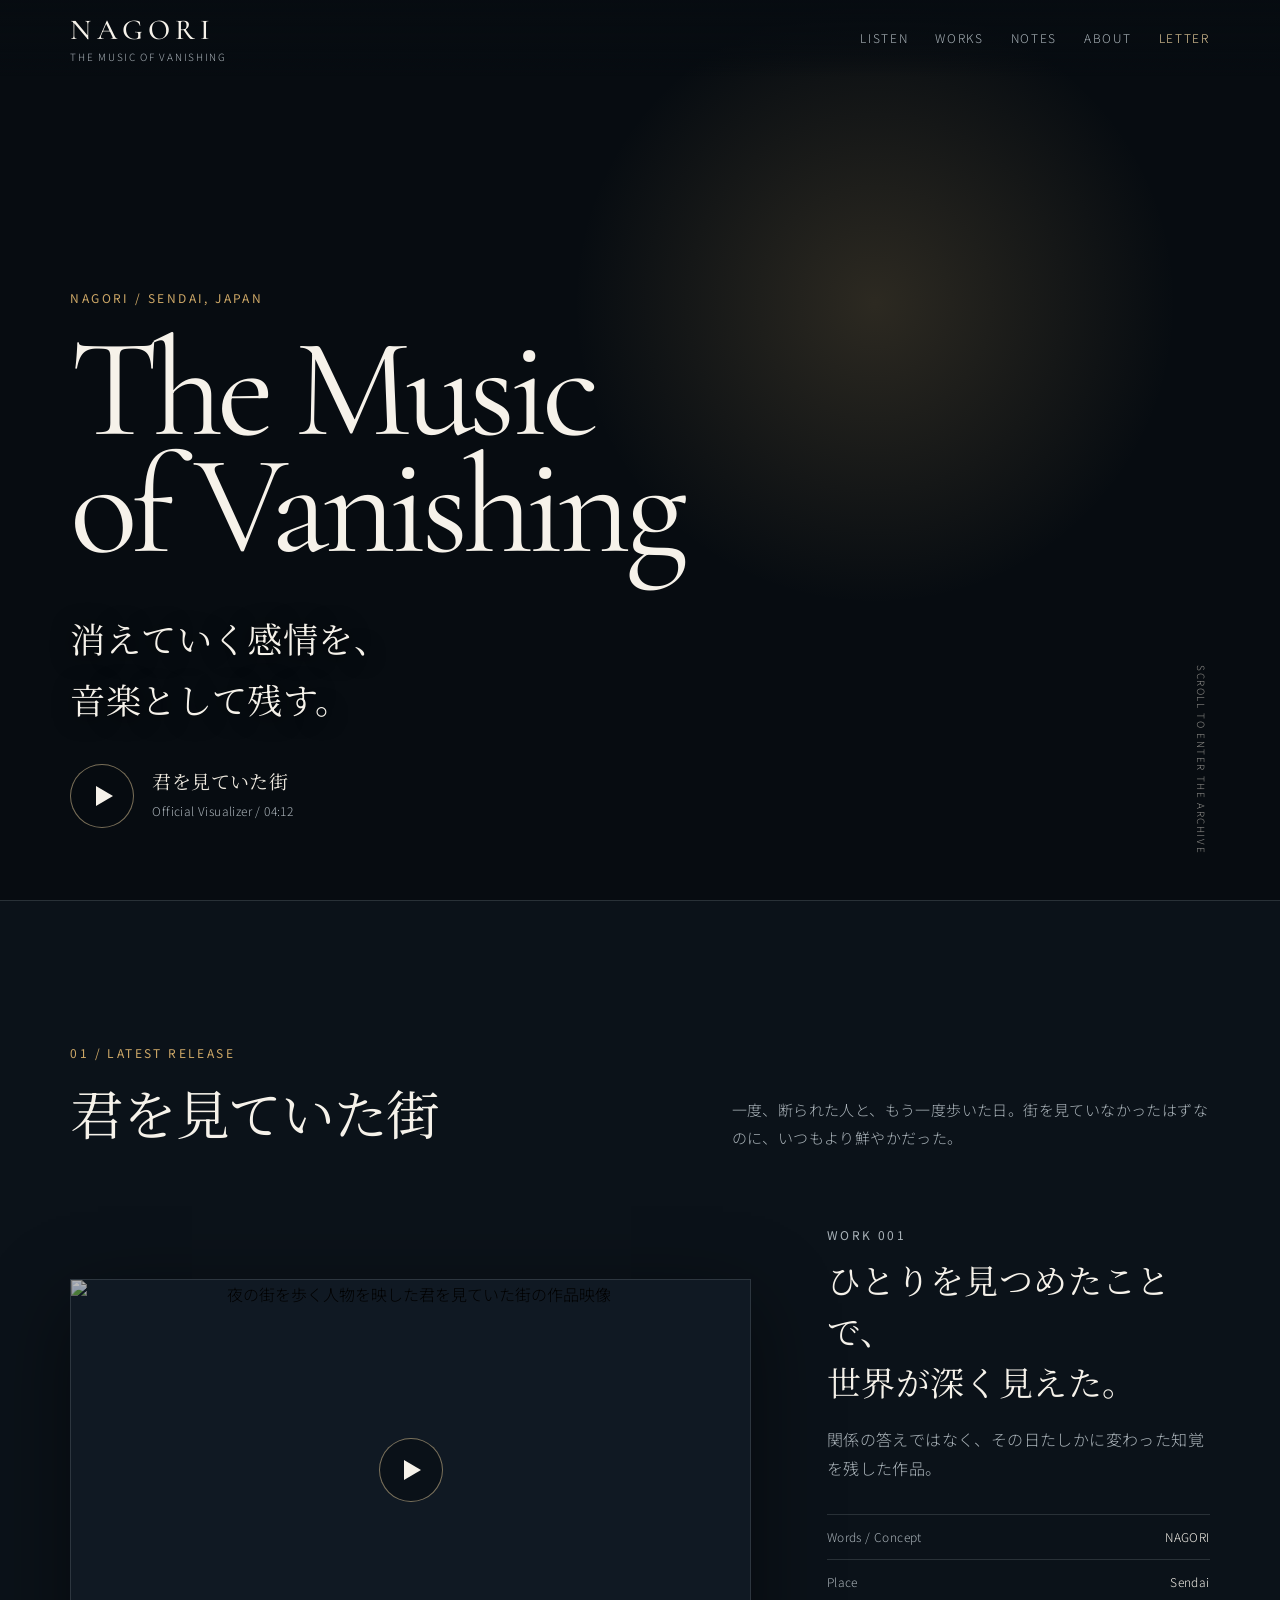
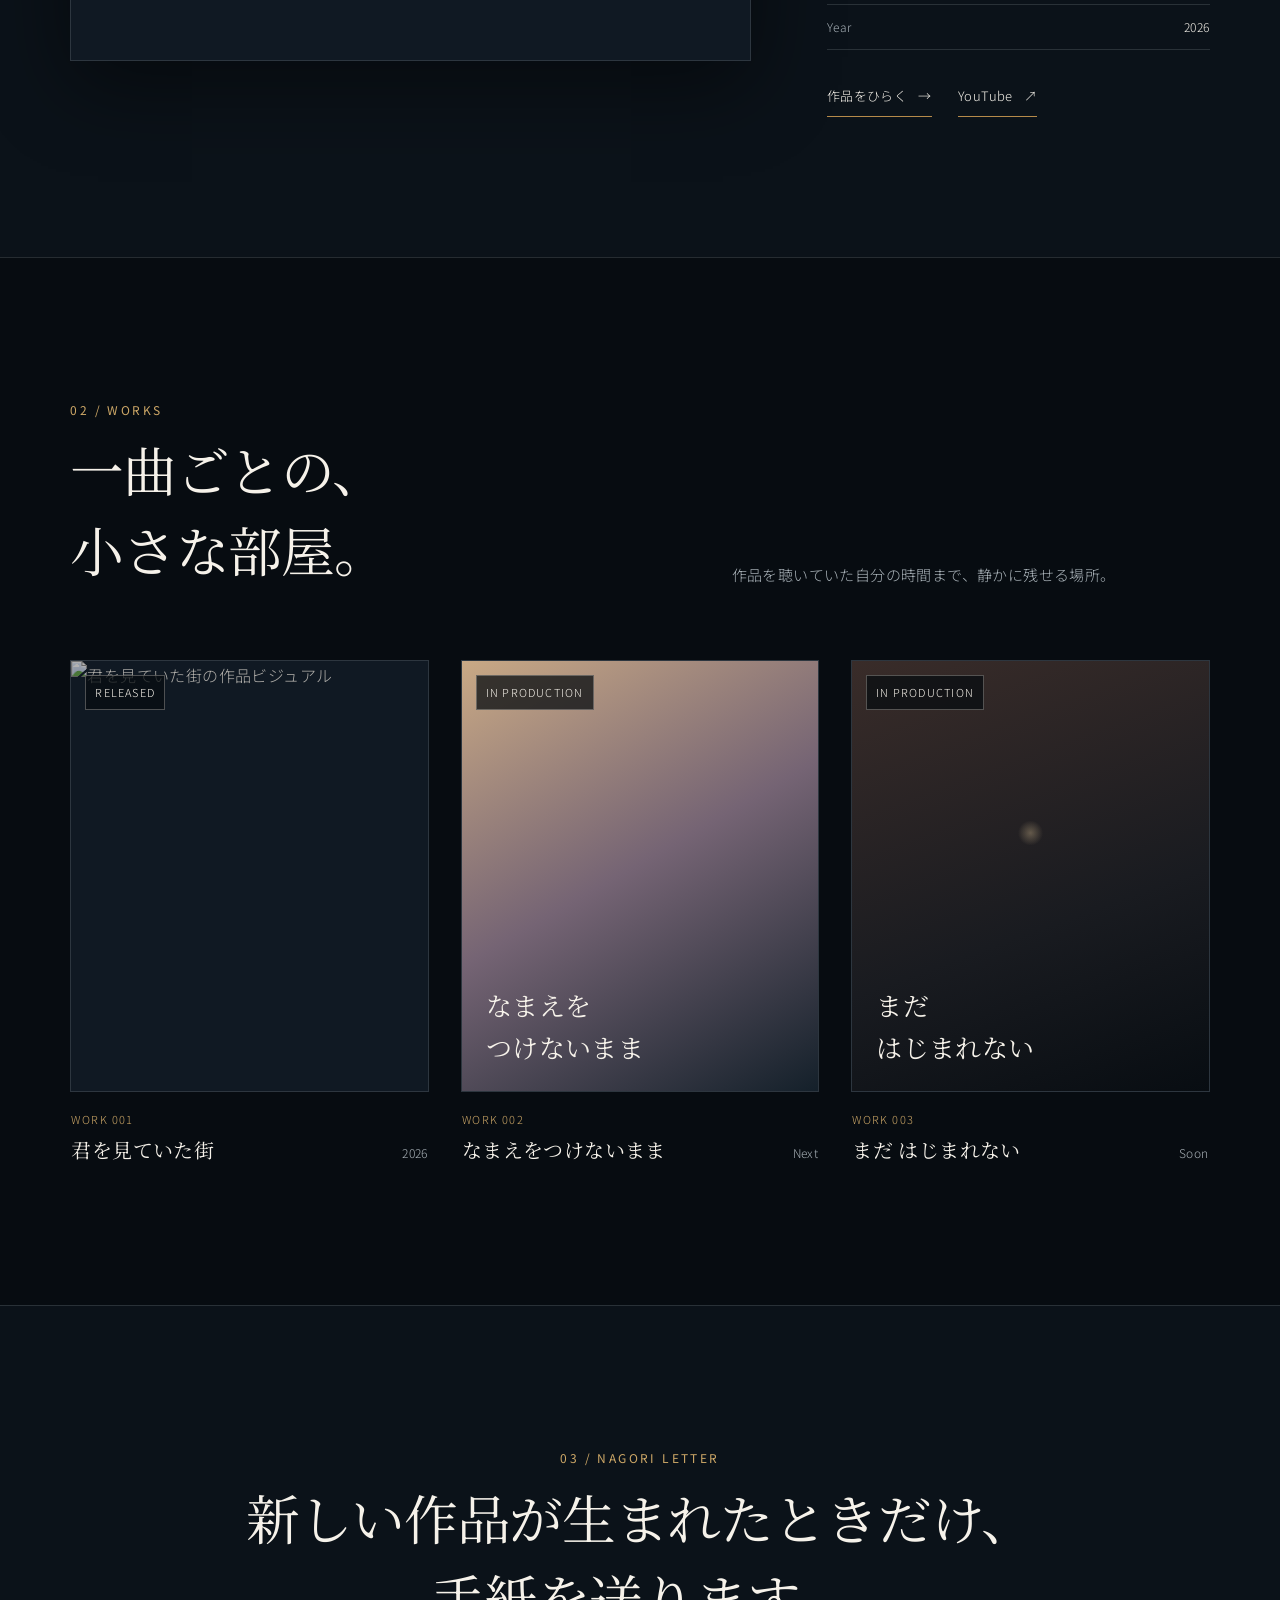
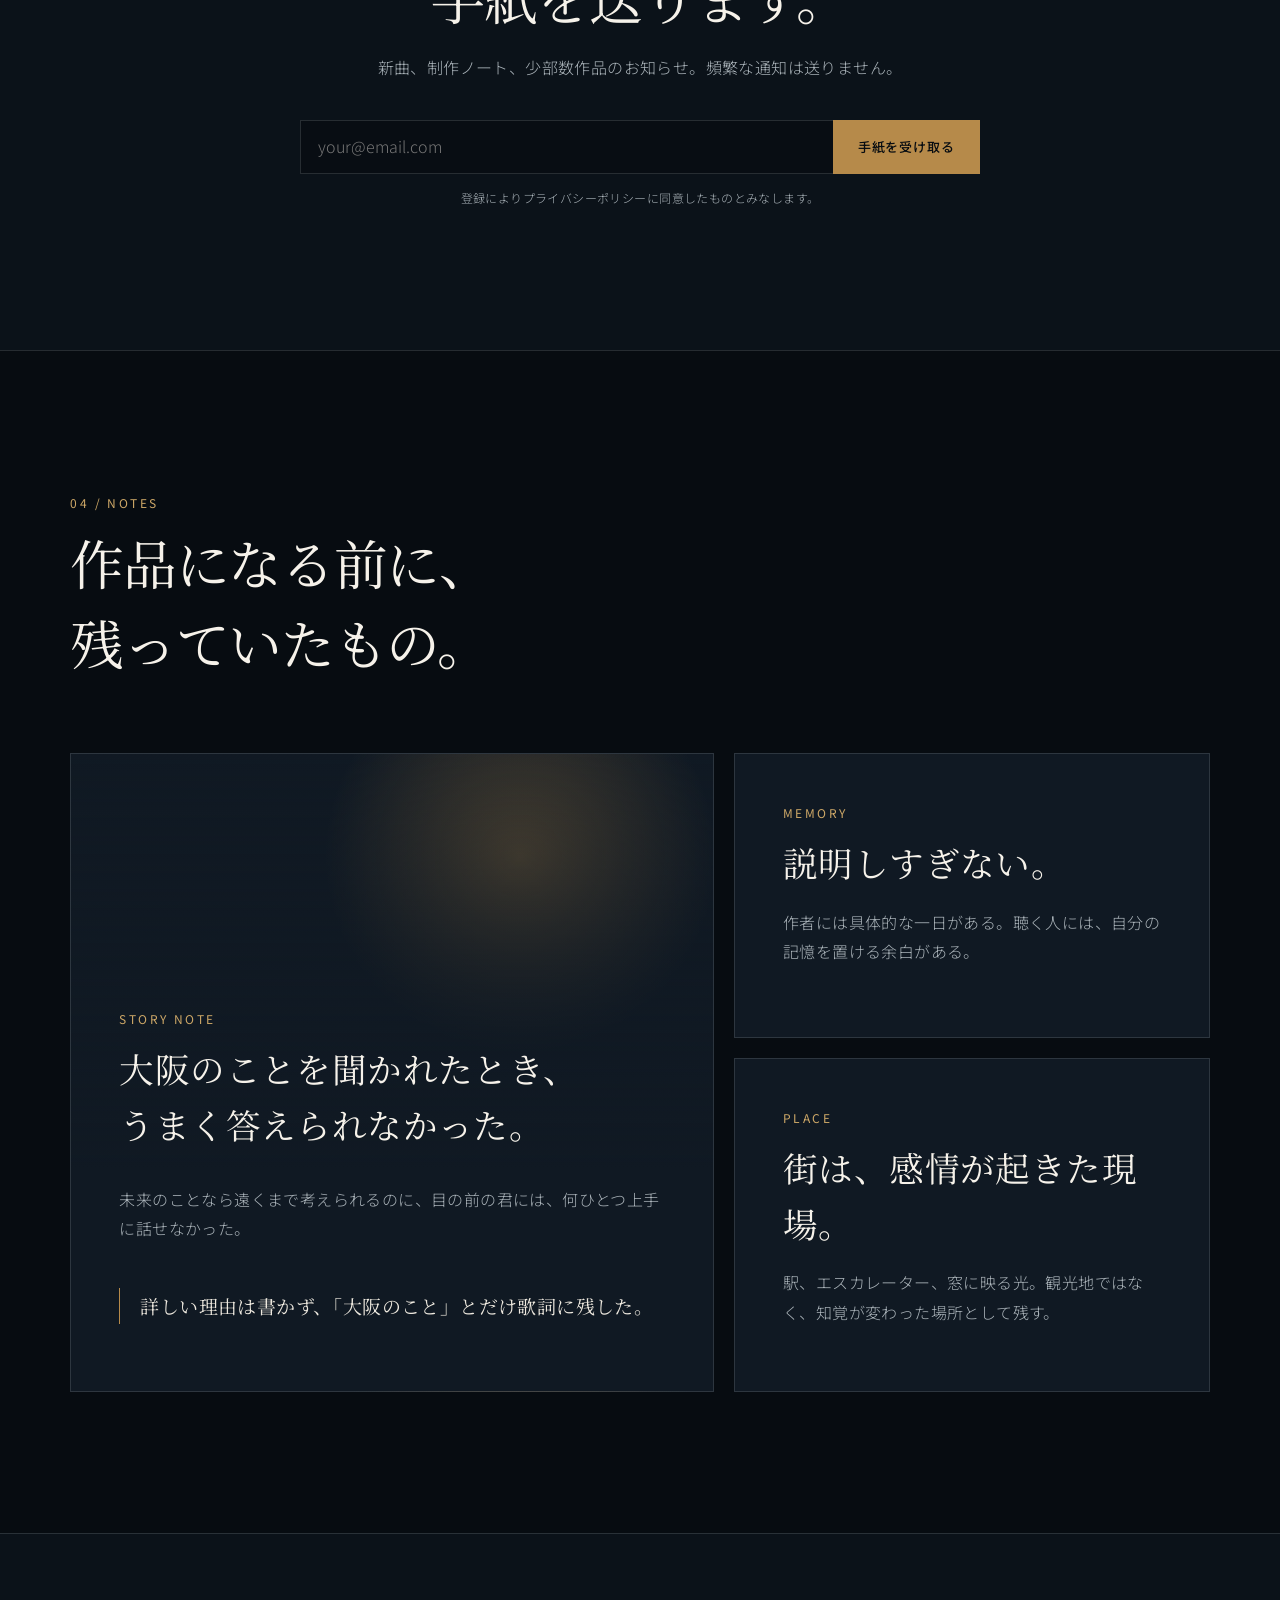
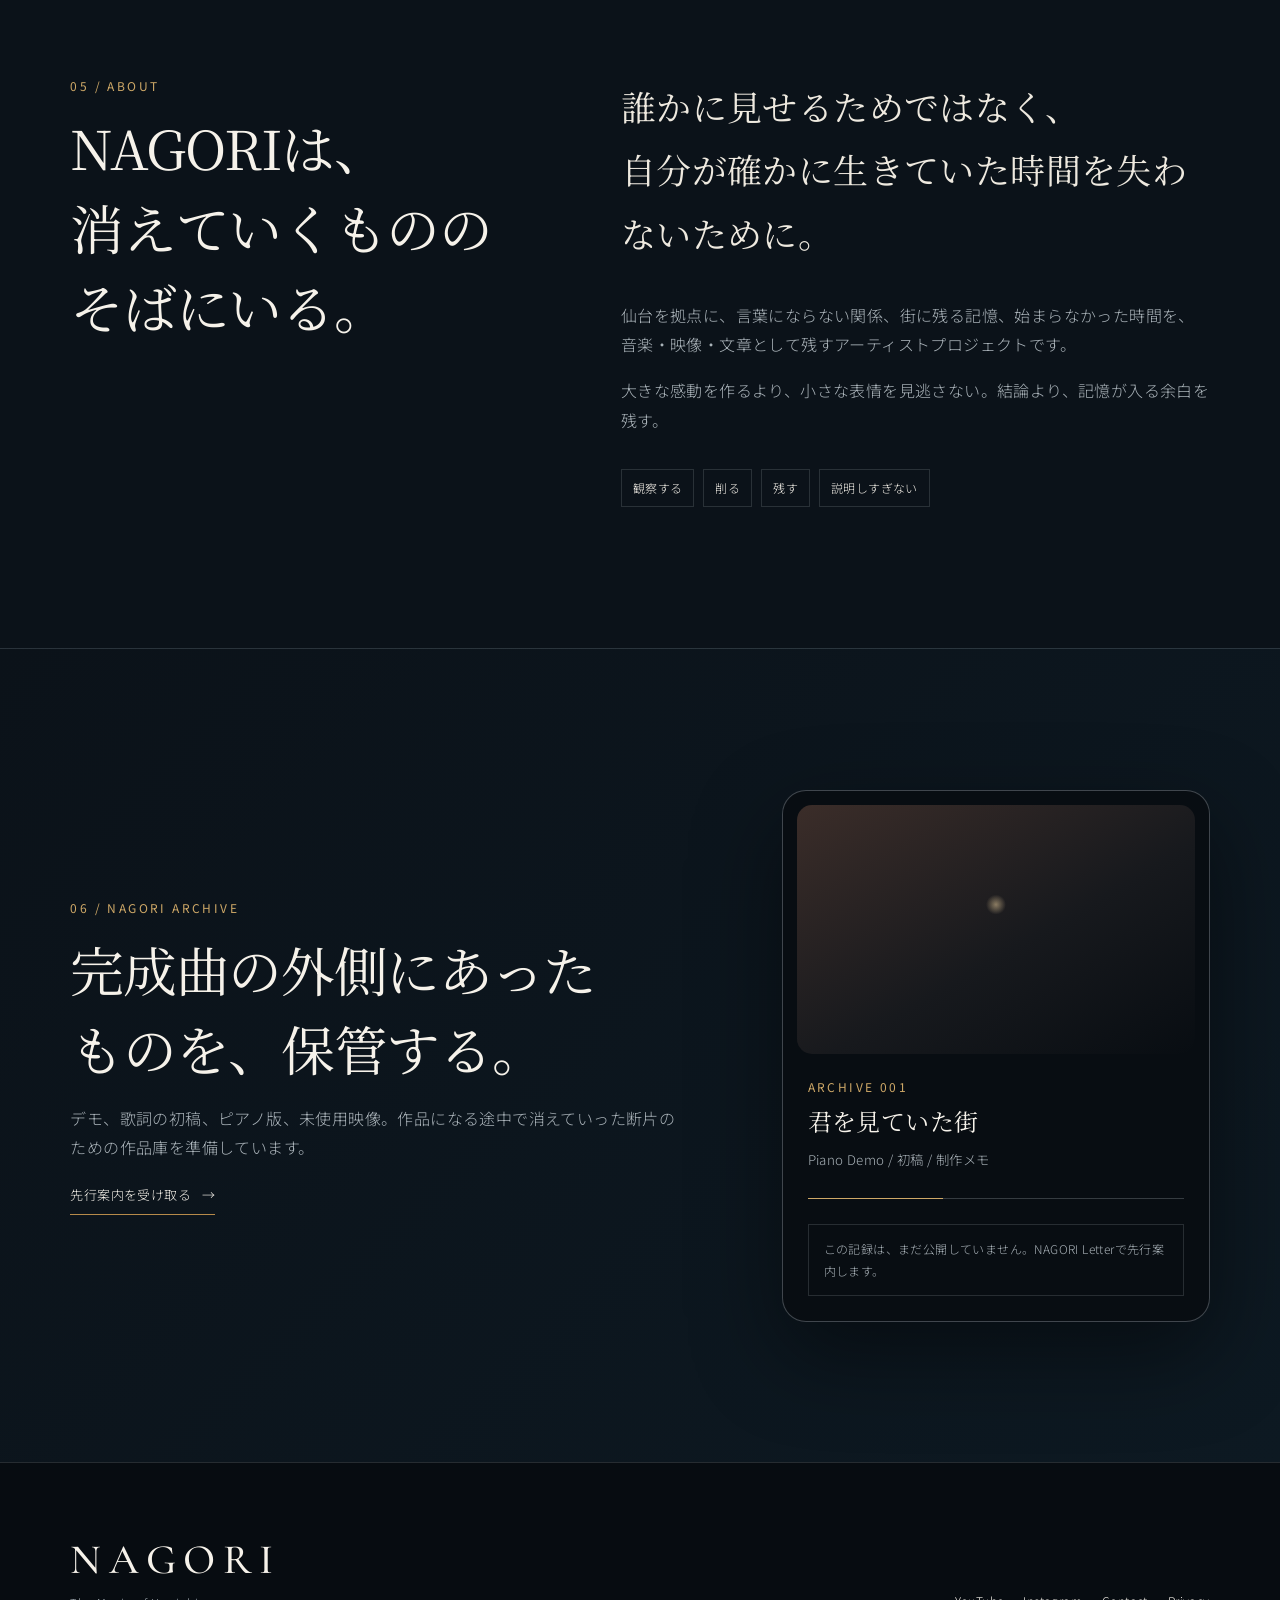
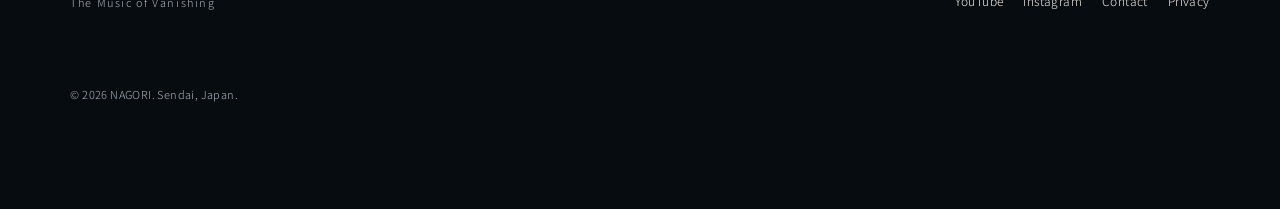
==== commit cc549f72: "Replace AI production note with personal story note" ====
--- a/nagori/index.html
+++ b/nagori/index.html
@@ -171,10 +171,10 @@
         </div>
         <div class="notes-grid">
           <article class="note-card featured">
-            <p class="eyebrow">Production Note</p>
-            <h3>AI生成曲を、NAGORIの曲へ作り直す。</h3>
-            <p>AIが出した完成形ではなく、心が動いた理由だけを持ち帰る。ピアノと自分の声から、もう一度組み立てる。</p>
-            <p class="note-quote">AI版は、まだ形になっていない感情を外から聴かせてくれるラフスケッチ。</p>
+            <p class="eyebrow">Story Note</p>
+            <h3>大阪のことを聞かれたとき、<br>うまく答えられなかった。</h3>
+            <p>未来のことなら遠くまで考えられるのに、目の前の君には、何ひとつ上手に話せなかった。</p>
+            <p class="note-quote">詳しい理由は書かず、「大阪のこと」とだけ歌詞に残した。</p>
           </article>
           <article class="note-card"><p class="eyebrow">Memory</p><h3>説明しすぎない。</h3><p>作者には具体的な一日がある。聴く人には、自分の記憶を置ける余白がある。</p></article>
           <article class="note-card"><p class="eyebrow">Place</p><h3>街は、感情が起きた現場。</h3><p>駅、エスカレーター、窓に映る光。観光地ではなく、知覚が変わった場所として残す。</p></article>
